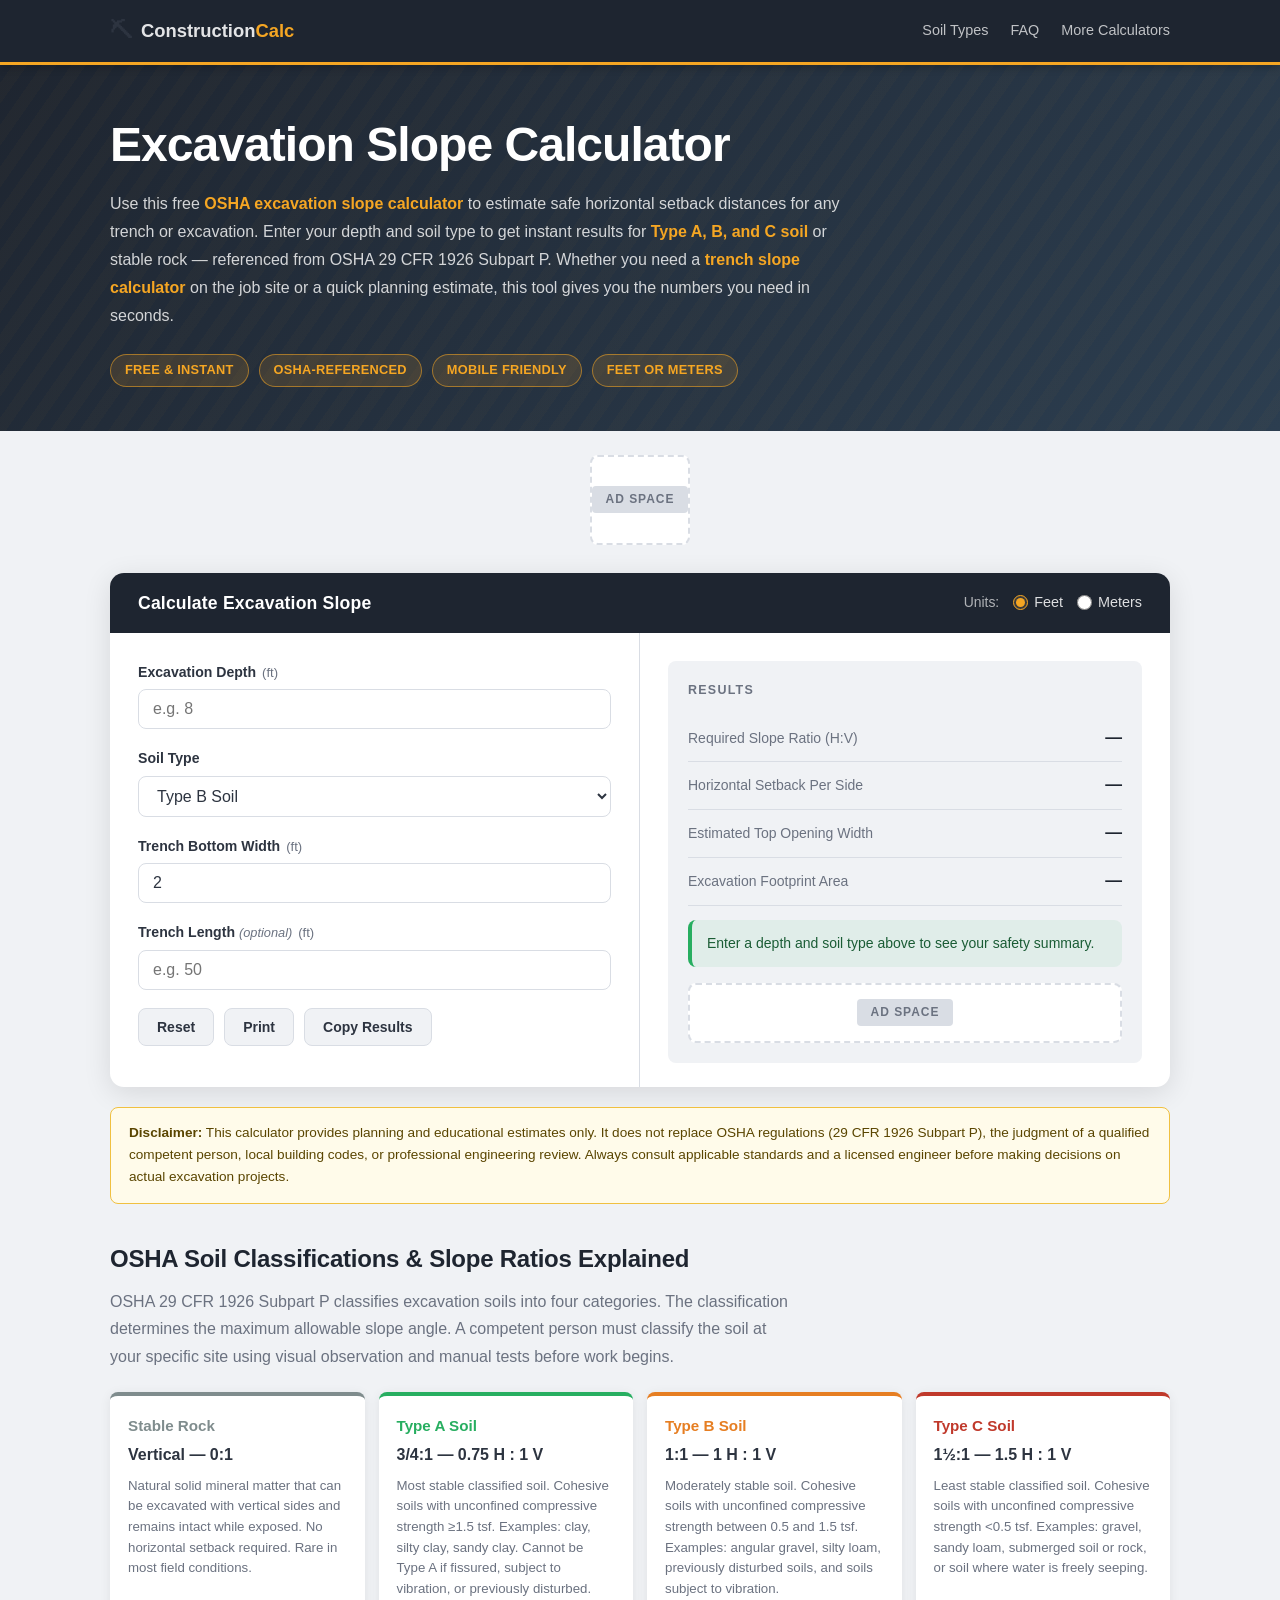
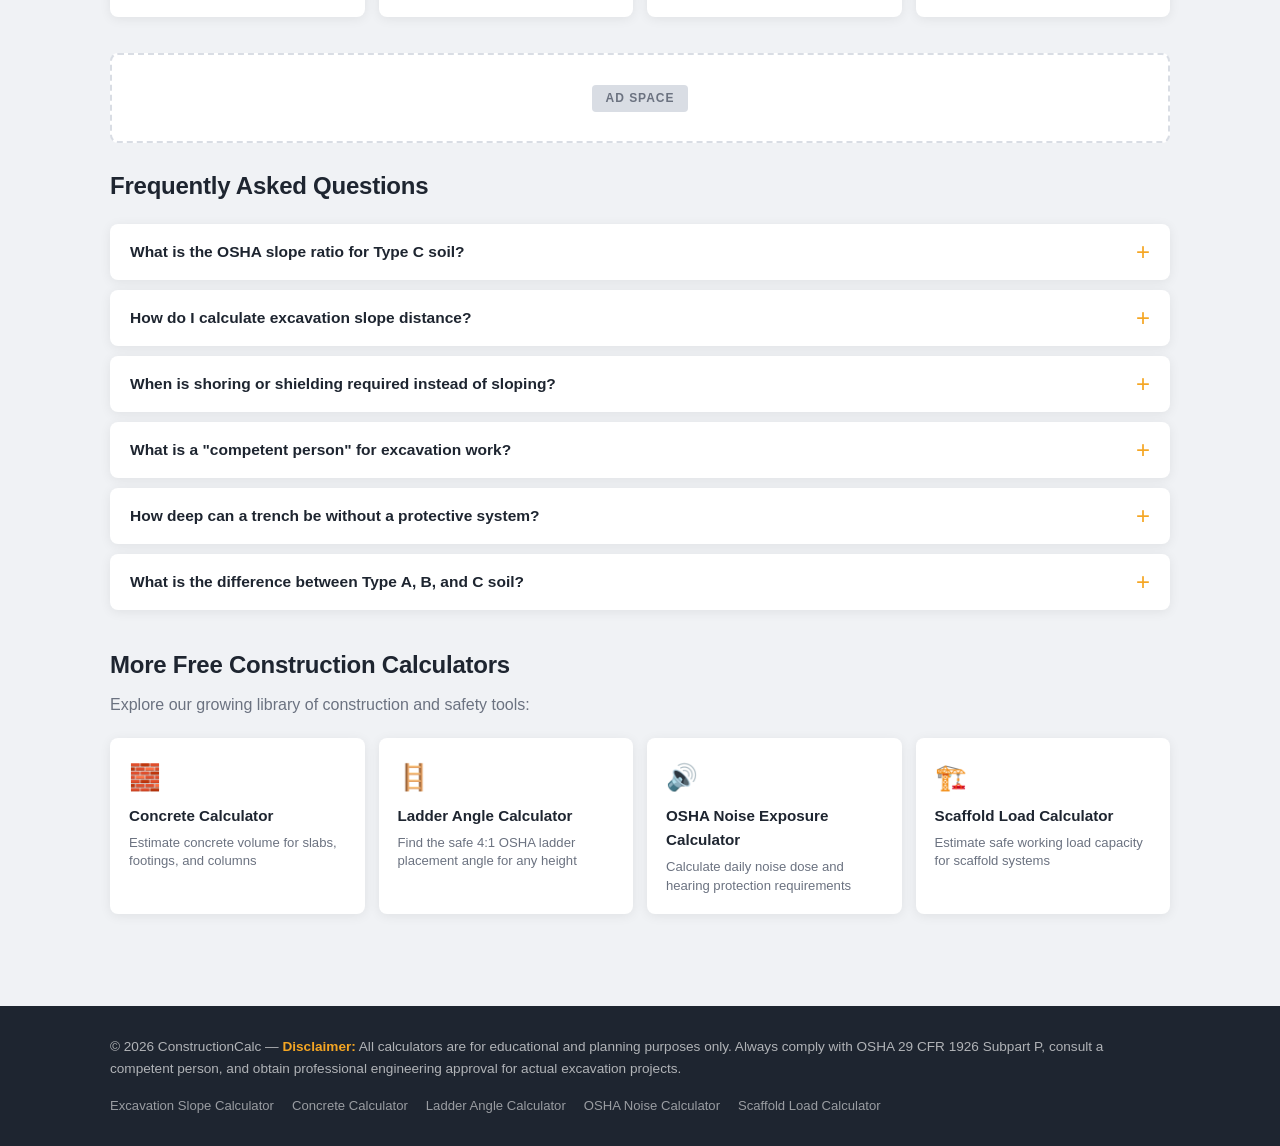
==== index.html @ ea0162fd "Initial commit: Excavation Slope Calculator Frontend-only static site with HTML, CSS, and JS. Includ" ====
<!DOCTYPE html>
<html lang="en">
<head>
  <meta charset="UTF-8" />
  <meta name="viewport" content="width=device-width, initial-scale=1.0" />

  <!-- ─── SEO: Title & Description ─── -->
  <title>Excavation Slope Calculator | OSHA Trench Slope Estimator</title>
  <meta name="description" content="Free excavation slope calculator for contractors and safety professionals. Estimate safe trench slopes for Type A, B, C soil and stable rock per OSHA 1926 Subpart P. Instant results, mobile friendly." />

  <!-- ─── Open Graph (Facebook / LinkedIn sharing) ─── -->
  <meta property="og:title" content="Excavation Slope Calculator | OSHA Trench Slope Estimator" />
  <meta property="og:description" content="Calculate safe horizontal setback distances for trench excavation. Type A, B, C soil and stable rock — based on OSHA 1926 Subpart P guidelines." />
  <meta property="og:type" content="website" />
  <meta property="og:url" content="https://yoursite.com/" />
  <meta property="og:image" content="https://yoursite.com/og-image.jpg" />
  <meta property="og:site_name" content="ConstructionCalc" />

  <!-- ─── Twitter Card ─── -->
  <meta name="twitter:card" content="summary_large_image" />
  <meta name="twitter:title" content="Excavation Slope Calculator" />
  <meta name="twitter:description" content="Free OSHA excavation slope calculator. Type A, B, C soil and stable rock. Instant setback distance estimates." />

  <!-- ─── Canonical URL (update to your real domain) ─── -->
  <link rel="canonical" href="https://yoursite.com/" />

  <!-- ─── Schema Markup: WebApplication ─── -->
  <script type="application/ld+json">
  {
    "@context": "https://schema.org",
    "@type": "WebApplication",
    "name": "Excavation Slope Calculator",
    "applicationCategory": "UtilityApplication",
    "operatingSystem": "Any",
    "description": "Free excavation slope calculator for estimating safe trench horizontal setback distances per OSHA 1926 Subpart P.",
    "offers": { "@type": "Offer", "price": "0", "priceCurrency": "USD" }
  }
  </script>

  <!-- ─── Schema Markup: FAQ Page ─── -->
  <script type="application/ld+json">
  {
    "@context": "https://schema.org",
    "@type": "FAQPage",
    "mainEntity": [
      {
        "@type": "Question",
        "name": "What is the OSHA slope ratio for Type C soil?",
        "acceptedAnswer": { "@type": "Answer", "text": "Per OSHA 29 CFR 1926.652, Type C soil requires a slope ratio of 1.5:1 (horizontal to vertical). For every 1 foot of depth, walls must be cut back 1.5 feet per side." }
      },
      {
        "@type": "Question",
        "name": "How do I calculate excavation slope distance?",
        "acceptedAnswer": { "@type": "Answer", "text": "Horizontal Setback = Depth × Slope Ratio. Total Top Width = Bottom Width + (2 × Horizontal Setback)." }
      },
      {
        "@type": "Question",
        "name": "When is shoring or shielding required instead of sloping?",
        "acceptedAnswer": { "@type": "Answer", "text": "Shoring or shielding are alternatives when sloping is impractical due to space, soil conditions, or site limitations. A competent person must determine the right protective system per OSHA 29 CFR 1926.652." }
      },
      {
        "@type": "Question",
        "name": "What is a competent person for excavation work?",
        "acceptedAnswer": { "@type": "Answer", "text": "Under OSHA, a competent person can identify existing and predictable hazards and has authority to take corrective action. For excavations, they classify soil, inspect daily, and approve protective measures." }
      },
      {
        "@type": "Question",
        "name": "How deep can a trench be without a protective system?",
        "acceptedAnswer": { "@type": "Answer", "text": "OSHA requires a protective system for any excavation 5 feet or deeper unless entirely in stable rock. Even shallower trenches may need protection if hazardous ground movement is possible." }
      },
      {
        "@type": "Question",
        "name": "What is the difference between Type A, B, and C soil?",
        "acceptedAnswer": { "@type": "Answer", "text": "Type A is the most stable (3/4:1 slope), Type B is moderately stable (1:1 slope), and Type C is the least stable (1.5:1 slope). A competent person must classify soil using visual and manual tests." }
      }
    ]
  }
  </script>

  <!-- ─── Stylesheet ─── -->
  <link rel="stylesheet" href="styles.css" />
</head>
<body>

  <!-- ================================================================
       HEADER / NAVIGATION
  ================================================================ -->
  <header class="site-header">
    <div class="container header-inner">
      <div class="logo">
        <span class="logo-icon" aria-hidden="true">⛏</span>
        <span class="logo-text">Construction<strong>Calc</strong></span>
      </div>
      <nav class="nav-links" aria-label="Site navigation">
        <a href="#soil-types">Soil Types</a>
        <a href="#faq">FAQ</a>
        <a href="#related-calculators">More Calculators</a>
      </nav>
    </div>
  </header>

  <!-- ================================================================
       HERO SECTION
  ================================================================ -->
  <section class="hero">
    <div class="container">
      <!-- H1 targets primary keyword -->
      <h1>Excavation Slope Calculator</h1>
      <p class="hero-subtitle">
        Use this free <strong>OSHA excavation slope calculator</strong> to estimate safe horizontal setback
        distances for any trench or excavation. Enter your depth and soil type to get instant results for
        <strong>Type A, B, and C soil</strong> or stable rock — referenced from OSHA 29 CFR 1926 Subpart P.
        Whether you need a <strong>trench slope calculator</strong> on the job site or a quick planning
        estimate, this tool gives you the numbers you need in seconds.
      </p>
      <div class="hero-badges">
        <span class="badge">Free &amp; Instant</span>
        <span class="badge">OSHA-Referenced</span>
        <span class="badge">Mobile Friendly</span>
        <span class="badge">Feet or Meters</span>
      </div>
    </div>
  </section>

  <!-- ================================================================
       AD PLACEHOLDER #1 — Below Hero
       Replace with your Google AdSense <ins> tag
  ================================================================ -->
  <div class="container">
    <div class="ad-placeholder" aria-hidden="true">
      <span>Ad Space</span>
    </div>
  </div>

  <!-- ================================================================
       MAIN CONTENT
  ================================================================ -->
  <main class="container main-content" id="main">

    <!-- ── CALCULATOR CARD ── -->
    <section class="calculator-card" aria-labelledby="calc-heading">
      <div class="card-header">
        <h2 id="calc-heading">Calculate Excavation Slope</h2>
        <!-- Unit toggle: feet or meters -->
        <div class="unit-toggle" role="group" aria-label="Unit selection">
          <span class="unit-toggle-label">Units:</span>
          <label class="toggle-label">
            <input type="radio" name="unit" value="ft" id="unit-ft" checked />
            Feet
          </label>
          <label class="toggle-label">
            <input type="radio" name="unit" value="m" id="unit-m" />
            Meters
          </label>
        </div>
      </div>

      <div class="calculator-grid">

        <!-- ── LEFT: Inputs ── -->
        <div class="inputs-section">

          <div class="form-group">
            <label for="depth">
              Excavation Depth
              <span class="unit-label">(ft)</span>
            </label>
            <input
              type="number"
              id="depth"
              placeholder="e.g. 8"
              min="0"
              step="0.1"
              aria-label="Excavation depth"
            />
          </div>

          <div class="form-group">
            <label for="soil-type">Soil Type</label>
            <select id="soil-type" aria-label="Select soil classification">
              <option value="stable-rock">Stable Rock</option>
              <option value="type-a">Type A Soil</option>
              <option value="type-b" selected>Type B Soil</option>
              <option value="type-c">Type C Soil</option>
            </select>
          </div>

          <div class="form-group">
            <label for="bottom-width">
              Trench Bottom Width
              <span class="unit-label">(ft)</span>
            </label>
            <input
              type="number"
              id="bottom-width"
              value="2"
              min="0"
              step="0.1"
              aria-label="Trench bottom width"
            />
          </div>

          <div class="form-group">
            <label for="trench-length">
              Trench Length
              <span class="optional">(optional)</span>
              <span class="unit-label">(ft)</span>
            </label>
            <input
              type="number"
              id="trench-length"
              placeholder="e.g. 50"
              min="0"
              step="0.1"
              aria-label="Trench length — optional, used for footprint area"
            />
          </div>

          <!-- Action Buttons -->
          <div class="button-row">
            <button id="reset-btn" class="btn btn-secondary" type="button">Reset</button>
            <button id="print-btn" class="btn btn-secondary" type="button">Print</button>
            <button id="copy-btn" class="btn btn-secondary" type="button">Copy Results</button>
          </div>
        </div>

        <!-- ── RIGHT: Results ── -->
        <div class="results-section">

          <!-- Depth Warnings — shown/hidden by JavaScript -->
          <div id="warning-5ft" class="warning-callout warning-orange hidden" role="alert" aria-live="polite">
            <strong>Caution — 5 ft+ Depth:</strong> Excavations deeper than 5 feet require a protective
            system (sloping, shoring, or shielding) per OSHA 1926.652. A competent person must evaluate
            site conditions before workers enter.
          </div>
          <div id="warning-20ft" class="warning-callout warning-red hidden" role="alert" aria-live="polite">
            <strong>Engineered System Typically Required — 20 ft+ Depth:</strong> Excavations deeper than
            20 feet generally require a protective system designed by a registered professional engineer.
            Do not rely on this calculator for design decisions at this depth.
          </div>

          <!-- Results Box -->
          <div class="results-box">
            <h3>Results</h3>

            <div class="result-item">
              <span class="result-label">Required Slope Ratio (H:V)</span>
              <span class="result-value" id="result-ratio">—</span>
            </div>

            <div class="result-item">
              <span class="result-label">Horizontal Setback Per Side</span>
              <span class="result-value" id="result-setback">—</span>
            </div>

            <div class="result-item">
              <span class="result-label">Estimated Top Opening Width</span>
              <span class="result-value" id="result-top-width">—</span>
            </div>

            <div class="result-item" id="footprint-row">
              <span class="result-label">Excavation Footprint Area</span>
              <span class="result-value" id="result-footprint">—</span>
            </div>

            <!-- Plain-English Safety Note -->
            <div class="safety-note" id="safety-note" aria-live="polite">
              Enter a depth and soil type above to see your safety summary.
            </div>

            <!-- AD PLACEHOLDER #2 — Inside Results Area
                 Replace with Google AdSense <ins> tag -->
            <div class="ad-placeholder ad-placeholder--small" aria-hidden="true">
              <span>Ad Space</span>
            </div>
          </div><!-- /.results-box -->
        </div><!-- /.results-section -->

      </div><!-- /.calculator-grid -->
    </section><!-- /.calculator-card -->

    <!-- ── DISCLAIMER ── -->
    <aside class="disclaimer" role="note">
      <strong>Disclaimer:</strong> This calculator provides planning and educational estimates only.
      It does not replace OSHA regulations (29 CFR 1926 Subpart P), the judgment of a qualified
      competent person, local building codes, or professional engineering review. Always consult
      applicable standards and a licensed engineer before making decisions on actual excavation projects.
    </aside>

    <!-- ================================================================
         SOIL TYPE EXPLANATION SECTION
    ================================================================ -->
    <section class="info-section" id="soil-types" aria-labelledby="soil-heading">
      <h2 id="soil-heading">OSHA Soil Classifications &amp; Slope Ratios Explained</h2>
      <p>
        OSHA 29 CFR 1926 Subpart P classifies excavation soils into four categories. The classification
        determines the maximum allowable slope angle. A competent person must classify the soil at your
        specific site using visual observation and manual tests before work begins.
      </p>

      <div class="soil-cards">
        <div class="soil-card soil-card--rock">
          <h3>Stable Rock</h3>
          <p class="slope-ratio">Vertical — 0:1</p>
          <p>
            Natural solid mineral matter that can be excavated with vertical sides and remains intact while
            exposed. No horizontal setback required. Rare in most field conditions.
          </p>
        </div>

        <div class="soil-card soil-card--a">
          <h3>Type A Soil</h3>
          <p class="slope-ratio">3/4:1 &mdash; 0.75 H : 1 V</p>
          <p>
            Most stable classified soil. Cohesive soils with unconfined compressive strength &ge;1.5 tsf.
            Examples: clay, silty clay, sandy clay. Cannot be Type A if fissured, subject to vibration,
            or previously disturbed.
          </p>
        </div>

        <div class="soil-card soil-card--b">
          <h3>Type B Soil</h3>
          <p class="slope-ratio">1:1 &mdash; 1 H : 1 V</p>
          <p>
            Moderately stable soil. Cohesive soils with unconfined compressive strength between 0.5 and
            1.5 tsf. Examples: angular gravel, silty loam, previously disturbed soils, and soils subject
            to vibration.
          </p>
        </div>

        <div class="soil-card soil-card--c">
          <h3>Type C Soil</h3>
          <p class="slope-ratio">1&frac12;:1 &mdash; 1.5 H : 1 V</p>
          <p>
            Least stable classified soil. Cohesive soils with unconfined compressive strength &lt;0.5 tsf.
            Examples: gravel, sandy loam, submerged soil or rock, or soil where water is freely seeping.
          </p>
        </div>
      </div>
    </section>

    <!-- ================================================================
         AD PLACEHOLDER #3 — Before FAQ
         Replace with Google AdSense <ins> tag
    ================================================================ -->
    <div class="ad-placeholder" aria-hidden="true">
      <span>Ad Space</span>
    </div>

    <!-- ================================================================
         FAQ SECTION
    ================================================================ -->
    <section class="faq-section" id="faq" aria-labelledby="faq-heading">
      <h2 id="faq-heading">Frequently Asked Questions</h2>

      <div class="faq-item">
        <button class="faq-question" aria-expanded="false" aria-controls="faq-answer-1">
          What is the OSHA slope ratio for Type C soil?
          <span class="faq-icon" aria-hidden="true">+</span>
        </button>
        <div class="faq-answer" id="faq-answer-1" role="region">
          <p>
            Per OSHA 29 CFR 1926.652, <strong>Type C soil requires a slope ratio of 1.5:1</strong>
            (horizontal to vertical). That means for every 1 foot of excavation depth, the wall must be
            cut back 1.5 feet on each side. A 10-foot-deep trench in Type C soil would need 15 feet of
            horizontal setback per side, giving a top opening 32 feet wide for a 2-foot-wide bottom.
            Use the <strong>Type C soil slope calculator</strong> above to estimate your specific dimensions.
          </p>
        </div>
      </div>

      <div class="faq-item">
        <button class="faq-question" aria-expanded="false" aria-controls="faq-answer-2">
          How do I calculate excavation slope distance?
          <span class="faq-icon" aria-hidden="true">+</span>
        </button>
        <div class="faq-answer" id="faq-answer-2" role="region">
          <p>
            The formula is simple: <strong>Horizontal Setback = Depth &times; Slope Ratio</strong>.
            Then: <strong>Top Width = Bottom Width + (2 &times; Horizontal Setback)</strong>.
            For example, a 6-foot deep trench in Type A soil (0.75 ratio) needs 4.5 ft of setback per side,
            so a 2-foot-wide trench bottom becomes 11 feet wide at the surface. This
            <strong>trench slope calculator</strong> does that math automatically.
          </p>
        </div>
      </div>

      <div class="faq-item">
        <button class="faq-question" aria-expanded="false" aria-controls="faq-answer-3">
          When is shoring or shielding required instead of sloping?
          <span class="faq-icon" aria-hidden="true">+</span>
        </button>
        <div class="faq-answer" id="faq-answer-3" role="region">
          <p>
            Sloping is just one of three acceptable protective systems under OSHA 1926.652. When there
            isn't enough room to slope (in a tight right-of-way, next to a structure, etc.), contractors
            use <strong>shoring</strong> (timber, hydraulic, or pneumatic bracing) or <strong>shielding</strong>
            (trench boxes). The competent person at your site must determine which system is appropriate
            based on soil conditions, depth, water, surcharge loads, and available space.
          </p>
        </div>
      </div>

      <div class="faq-item">
        <button class="faq-question" aria-expanded="false" aria-controls="faq-answer-4">
          What is a "competent person" for excavation work?
          <span class="faq-icon" aria-hidden="true">+</span>
        </button>
        <div class="faq-answer" id="faq-answer-4" role="region">
          <p>
            Under OSHA, a <strong>competent person</strong> is someone capable of identifying existing and
            predictable hazards and who has the authority to take prompt corrective action. For excavations,
            this person must classify the soil type using visual and manual tests, inspect the excavation at
            least daily and after rain events, identify surface encumbrances, and ensure proper protective
            systems are in place before workers enter.
          </p>
        </div>
      </div>

      <div class="faq-item">
        <button class="faq-question" aria-expanded="false" aria-controls="faq-answer-5">
          How deep can a trench be without a protective system?
          <span class="faq-icon" aria-hidden="true">+</span>
        </button>
        <div class="faq-answer" id="faq-answer-5" role="region">
          <p>
            <strong>OSHA requires a protective system for any excavation 5 feet or deeper</strong> — unless
            the excavation is entirely in stable rock. Even for trenches less than 5 feet, OSHA may still
            require protection if the competent person determines that hazardous ground movement could occur.
            Never enter an unprotected excavation. Falls and cave-ins are among the leading causes of
            construction fatalities.
          </p>
        </div>
      </div>

      <div class="faq-item">
        <button class="faq-question" aria-expanded="false" aria-controls="faq-answer-6">
          What is the difference between Type A, B, and C soil?
          <span class="faq-icon" aria-hidden="true">+</span>
        </button>
        <div class="faq-answer" id="faq-answer-6" role="region">
          <p>
            OSHA's classification ranks soil from most to least stable:
            <strong>Type A</strong> soils (clay, hardpan) are the most stable and allow a 3/4:1 slope.
            <strong>Type B</strong> soils (silty loam, angular gravel) are moderately stable and require a
            1:1 slope. <strong>Type C</strong> soils (sand, gravel, saturated soil) are the least stable
            and require a 1.5:1 slope. Soil can be downgraded but never upgraded. Disturbed or fissured soil
            is always classified as Type C at minimum.
          </p>
        </div>
      </div>

    </section><!-- /.faq-section -->

    <!-- ================================================================
         RELATED CALCULATORS
    ================================================================ -->
    <section class="related-calculators" id="related-calculators" aria-labelledby="related-heading">
      <h2 id="related-heading">More Free Construction Calculators</h2>
      <p>Explore our growing library of construction and safety tools:</p>

      <div class="calc-links-grid">
        <a href="/concrete-calculator/" class="calc-link-card">
          <span class="calc-link-icon" aria-hidden="true">🧱</span>
          <span class="calc-link-title">Concrete Calculator</span>
          <span class="calc-link-desc">Estimate concrete volume for slabs, footings, and columns</span>
        </a>

        <a href="/ladder-angle-calculator/" class="calc-link-card">
          <span class="calc-link-icon" aria-hidden="true">🪜</span>
          <span class="calc-link-title">Ladder Angle Calculator</span>
          <span class="calc-link-desc">Find the safe 4:1 OSHA ladder placement angle for any height</span>
        </a>

        <a href="/osha-noise-exposure-calculator/" class="calc-link-card">
          <span class="calc-link-icon" aria-hidden="true">🔊</span>
          <span class="calc-link-title">OSHA Noise Exposure Calculator</span>
          <span class="calc-link-desc">Calculate daily noise dose and hearing protection requirements</span>
        </a>

        <a href="/scaffold-load-calculator/" class="calc-link-card">
          <span class="calc-link-icon" aria-hidden="true">🏗️</span>
          <span class="calc-link-title">Scaffold Load Calculator</span>
          <span class="calc-link-desc">Estimate safe working load capacity for scaffold systems</span>
        </a>
      </div>
    </section>

  </main><!-- /.container.main-content -->

  <!-- ================================================================
       FOOTER
  ================================================================ -->
  <footer class="site-footer">
    <div class="container footer-inner">
      <p>
        &copy; 2026 ConstructionCalc &mdash;
        <strong>Disclaimer:</strong> All calculators are for educational and planning purposes only.
        Always comply with OSHA 29 CFR 1926 Subpart P, consult a competent person, and obtain
        professional engineering approval for actual excavation projects.
      </p>
      <nav class="footer-links" aria-label="Footer navigation">
        <a href="/">Excavation Slope Calculator</a>
        <a href="/concrete-calculator/">Concrete Calculator</a>
        <a href="/ladder-angle-calculator/">Ladder Angle Calculator</a>
        <a href="/osha-noise-exposure-calculator/">OSHA Noise Calculator</a>
        <a href="/scaffold-load-calculator/">Scaffold Load Calculator</a>
      </nav>
    </div>
  </footer>

  <!-- ─── No-JS Fallback ─── -->
  <noscript>
    <p style="text-align:center;padding:20px;background:#fee;color:#900;">
      JavaScript is required to use this calculator. Please enable JavaScript in your browser.
    </p>
  </noscript>

  <!-- JavaScript -->
  <script src="script.js"></script>

</body>
</html>
---- styles.css ----
/* ============================================================
   EXCAVATION SLOPE CALCULATOR — styles.css
   Clean, professional, construction-safety themed.
   ============================================================ */

/* ── CSS Custom Properties (Design Tokens) ─────────────────── */
:root {
  /* Brand Colors */
  --color-primary:       #F5A623;   /* Construction amber/yellow */
  --color-primary-dark:  #D4891A;
  --color-primary-light: rgba(245, 166, 35, 0.12);

  /* Dark Tones */
  --color-dark:          #1E2530;   /* Header / footer */
  --color-dark-2:        #2C3E50;   /* Hero gradient end */

  /* Neutral */
  --color-text:          #2D3440;
  --color-text-light:    #6B7280;
  --color-bg:            #F0F2F5;
  --color-white:         #FFFFFF;
  --color-border:        #D9DDE4;

  /* Status Colors */
  --color-warning-orange:    #E67E22;
  --color-warning-orange-bg: #FEF6EC;
  --color-warning-red:       #C0392B;
  --color-warning-red-bg:    #FDEDEC;
  --color-success:           #27AE60;
  --color-success-bg:        rgba(39, 174, 96, 0.08);

  /* Soil Classification Colors */
  --color-rock:   #7F8C8D;
  --color-type-a: #27AE60;
  --color-type-b: #E67E22;
  --color-type-c: #C0392B;

  /* Spacing & Shape */
  --radius:     8px;
  --radius-lg:  14px;
  --shadow:     0 2px 12px rgba(0, 0, 0, 0.07);
  --shadow-lg:  0 6px 28px rgba(0, 0, 0, 0.11);

  /* Typography */
  --font: -apple-system, BlinkMacSystemFont, 'Segoe UI', Roboto, Oxygen, Ubuntu, Cantarell, sans-serif;

  /* Transition */
  --transition: all 0.2s ease;
}

/* ── Reset & Base ───────────────────────────────────────────── */
*,
*::before,
*::after {
  box-sizing: border-box;
  margin: 0;
  padding: 0;
}

html {
  scroll-behavior: smooth;
  font-size: 16px;
}

body {
  font-family: var(--font);
  color: var(--color-text);
  background: var(--color-bg);
  line-height: 1.6;
  min-height: 100vh;
  display: flex;
  flex-direction: column;
}

main {
  flex: 1;
}

img, svg {
  display: block;
  max-width: 100%;
}

/* ── Layout Helpers ─────────────────────────────────────────── */
.container {
  max-width: 1100px;
  margin: 0 auto;
  padding: 0 20px;
}

.hidden {
  display: none !important;
}

/* ================================================================
   HEADER
================================================================ */
.site-header {
  background: var(--color-dark);
  border-bottom: 3px solid var(--color-primary);
  position: sticky;
  top: 0;
  z-index: 100;
  box-shadow: 0 2px 8px rgba(0, 0, 0, 0.25);
}

.header-inner {
  display: flex;
  align-items: center;
  justify-content: space-between;
  padding-top: 13px;
  padding-bottom: 13px;
}

.logo {
  display: flex;
  align-items: center;
  gap: 9px;
  text-decoration: none;
  font-size: 1.15rem;
  font-weight: 600;
}

.logo-icon {
  font-size: 1.4rem;
}

.logo-text {
  color: rgba(255, 255, 255, 0.88);
}

.logo-text strong {
  color: var(--color-primary);
}

.nav-links {
  display: flex;
  gap: 22px;
}

.nav-links a {
  color: rgba(255, 255, 255, 0.72);
  text-decoration: none;
  font-size: 0.9rem;
  font-weight: 500;
  transition: var(--transition);
}

.nav-links a:hover {
  color: var(--color-primary);
}

/* ================================================================
   HERO SECTION
================================================================ */
.hero {
  background: linear-gradient(135deg, var(--color-dark) 0%, var(--color-dark-2) 100%);
  color: var(--color-white);
  padding: 52px 0 44px;
  position: relative;
  overflow: hidden;
}

/* Subtle diagonal stripe texture */
.hero::before {
  content: '';
  position: absolute;
  inset: 0;
  background: repeating-linear-gradient(
    -55deg,
    transparent,
    transparent 12px,
    rgba(245, 166, 35, 0.025) 12px,
    rgba(245, 166, 35, 0.025) 24px
  );
  pointer-events: none;
}

.hero .container {
  position: relative;
  z-index: 1;
}

.hero h1 {
  font-size: clamp(1.9rem, 4.5vw, 3rem);
  font-weight: 800;
  line-height: 1.15;
  color: var(--color-white);
  margin-bottom: 18px;
  letter-spacing: -0.02em;
}

.hero-subtitle {
  font-size: 1rem;
  color: rgba(255, 255, 255, 0.8);
  max-width: 740px;
  margin-bottom: 24px;
  line-height: 1.75;
}

.hero-subtitle strong {
  color: var(--color-primary);
  font-weight: 600;
}

.hero-badges {
  display: flex;
  flex-wrap: wrap;
  gap: 10px;
}

.badge {
  background: rgba(245, 166, 35, 0.14);
  border: 1.5px solid rgba(245, 166, 35, 0.55);
  color: var(--color-primary);
  border-radius: 20px;
  padding: 5px 14px;
  font-size: 0.8rem;
  font-weight: 700;
  letter-spacing: 0.02em;
  text-transform: uppercase;
}

/* ================================================================
   AD PLACEHOLDERS
   Replace the div contents with your AdSense <ins> code
================================================================ */
.ad-placeholder {
  background: var(--color-white);
  border: 2px dashed var(--color-border);
  border-radius: var(--radius);
  min-height: 90px;
  display: flex;
  align-items: center;
  justify-content: center;
  text-align: center;
  margin: 24px 0;
  color: var(--color-text-light);
}

.ad-placeholder span {
  background: var(--color-border);
  color: var(--color-text-light);
  border-radius: 4px;
  padding: 4px 14px;
  font-size: 0.75rem;
  font-weight: 700;
  letter-spacing: 0.08em;
  text-transform: uppercase;
}

/* Smaller variant used inside results */
.ad-placeholder--small {
  min-height: 60px;
  margin: 16px 0 0;
}

/* ================================================================
   MAIN CONTENT
================================================================ */
.main-content {
  padding-top: 4px;
  padding-bottom: 56px;
}

/* ================================================================
   CALCULATOR CARD
================================================================ */
.calculator-card {
  background: var(--color-white);
  border-radius: var(--radius-lg);
  box-shadow: var(--shadow-lg);
  overflow: hidden;
  margin-bottom: 20px;
}

/* Card top bar */
.card-header {
  background: var(--color-dark);
  padding: 16px 28px;
  display: flex;
  align-items: center;
  justify-content: space-between;
  flex-wrap: wrap;
  gap: 12px;
}

.card-header h2 {
  font-size: 1.1rem;
  font-weight: 700;
  color: var(--color-white);
  letter-spacing: 0.01em;
}

/* ── Unit Toggle ── */
.unit-toggle {
  display: flex;
  align-items: center;
  gap: 14px;
  flex-wrap: wrap;
}

.unit-toggle-label {
  color: rgba(255, 255, 255, 0.65);
  font-size: 0.87rem;
}

.toggle-label {
  display: flex;
  align-items: center;
  gap: 6px;
  color: rgba(255, 255, 255, 0.85);
  font-size: 0.9rem;
  cursor: pointer;
  font-weight: 500;
}

.toggle-label input[type="radio"] {
  accent-color: var(--color-primary);
  width: 15px;
  height: 15px;
  cursor: pointer;
}

/* ── Two-column grid ── */
.calculator-grid {
  display: grid;
  grid-template-columns: 1fr 1fr;
}

/* ────── INPUT SIDE ────── */
.inputs-section {
  padding: 28px 28px 24px;
  border-right: 1px solid var(--color-border);
}

.form-group {
  margin-bottom: 18px;
}

.form-group label {
  display: block;
  font-size: 0.88rem;
  font-weight: 600;
  color: var(--color-text);
  margin-bottom: 6px;
}

.unit-label {
  font-weight: 400;
  color: var(--color-text-light);
  font-size: 0.82rem;
  margin-left: 2px;
}

.optional {
  font-weight: 400;
  font-style: italic;
  color: var(--color-text-light);
  font-size: 0.8rem;
}

.form-group input[type="number"],
.form-group select {
  width: 100%;
  padding: 10px 14px;
  border: 1.5px solid var(--color-border);
  border-radius: var(--radius);
  font-size: 1rem;
  font-family: var(--font);
  color: var(--color-text);
  background: var(--color-white);
  transition: var(--transition);
  appearance: auto;
  -webkit-appearance: auto;
}

.form-group input[type="number"]:focus,
.form-group select:focus {
  outline: none;
  border-color: var(--color-primary);
  box-shadow: 0 0 0 3px var(--color-primary-light);
}

/* Remove number input spinners on Firefox */
.form-group input[type="number"] {
  -moz-appearance: textfield;
}

/* Remove spinners on Chrome/Safari */
.form-group input[type="number"]::-webkit-outer-spin-button,
.form-group input[type="number"]::-webkit-inner-spin-button {
  -webkit-appearance: none;
}

/* ── Buttons ── */
.button-row {
  display: flex;
  gap: 10px;
  margin-top: 6px;
  flex-wrap: wrap;
}

.btn {
  padding: 10px 18px;
  border-radius: var(--radius);
  border: none;
  font-size: 0.875rem;
  font-family: var(--font);
  font-weight: 600;
  cursor: pointer;
  transition: var(--transition);
  white-space: nowrap;
}

.btn-primary {
  background: var(--color-primary);
  color: var(--color-white);
}

.btn-primary:hover {
  background: var(--color-primary-dark);
}

.btn-secondary {
  background: var(--color-bg);
  color: var(--color-text);
  border: 1.5px solid var(--color-border);
}

.btn-secondary:hover {
  background: var(--color-border);
}

/* ────── RESULTS SIDE ────── */
.results-section {
  padding: 28px 28px 24px;
}

/* Warning Callouts */
.warning-callout {
  border-radius: var(--radius);
  padding: 12px 16px;
  margin-bottom: 12px;
  font-size: 0.87rem;
  line-height: 1.55;
}

.warning-orange {
  background: var(--color-warning-orange-bg);
  border-left: 4px solid var(--color-warning-orange);
  color: #7A4510;
}

.warning-red {
  background: var(--color-warning-red-bg);
  border-left: 4px solid var(--color-warning-red);
  color: #7B1A1A;
}

/* Results Box */
.results-box {
  background: var(--color-bg);
  border-radius: var(--radius);
  padding: 20px;
}

.results-box h3 {
  font-size: 0.78rem;
  font-weight: 800;
  text-transform: uppercase;
  letter-spacing: 0.1em;
  color: var(--color-text-light);
  margin-bottom: 14px;
}

.result-item {
  display: flex;
  justify-content: space-between;
  align-items: baseline;
  padding: 10px 0;
  border-bottom: 1px solid var(--color-border);
  gap: 12px;
}

.result-item:last-of-type {
  border-bottom: none;
  margin-bottom: 2px;
}

.result-label {
  font-size: 0.875rem;
  color: var(--color-text-light);
  flex-shrink: 0;
}

.result-value {
  font-size: 1.05rem;
  font-weight: 700;
  color: var(--color-dark);
  text-align: right;
}

/* Safety Note — green left-border callout */
.safety-note {
  margin-top: 14px;
  padding: 12px 15px;
  background: var(--color-success-bg);
  border-left: 4px solid var(--color-success);
  border-radius: var(--radius);
  font-size: 0.875rem;
  color: #1A5C35;
  line-height: 1.6;
}

/* ================================================================
   DISCLAIMER ASIDE
================================================================ */
.disclaimer {
  background: #FFFBEA;
  border: 1.5px solid #F0C040;
  border-radius: var(--radius);
  padding: 14px 18px;
  font-size: 0.85rem;
  color: #5A4500;
  margin-bottom: 36px;
  line-height: 1.65;
}

/* ================================================================
   SOIL TYPES INFO SECTION
================================================================ */
.info-section {
  margin-bottom: 36px;
}

.info-section h2 {
  font-size: 1.5rem;
  font-weight: 800;
  color: var(--color-dark);
  margin-bottom: 10px;
  letter-spacing: -0.01em;
}

.info-section > p {
  color: var(--color-text-light);
  margin-bottom: 22px;
  max-width: 680px;
  line-height: 1.7;
}

.soil-cards {
  display: grid;
  grid-template-columns: repeat(4, 1fr);
  gap: 14px;
}

.soil-card {
  background: var(--color-white);
  border-radius: var(--radius);
  padding: 18px;
  box-shadow: var(--shadow);
  border-top: 4px solid;
}

.soil-card h3 {
  font-size: 0.95rem;
  font-weight: 700;
  margin-bottom: 5px;
}

.slope-ratio {
  font-size: 1rem !important;
  font-weight: 700 !important;
  color: var(--color-text) !important;
  margin-bottom: 8px !important;
  line-height: 1.3;
}

.soil-card p {
  font-size: 0.83rem;
  color: var(--color-text-light);
  line-height: 1.55;
}

/* Per-type accent colors */
.soil-card--rock { border-top-color: var(--color-rock); }
.soil-card--rock h3 { color: var(--color-rock); }

.soil-card--a { border-top-color: var(--color-type-a); }
.soil-card--a h3 { color: var(--color-type-a); }

.soil-card--b { border-top-color: var(--color-type-b); }
.soil-card--b h3 { color: var(--color-type-b); }

.soil-card--c { border-top-color: var(--color-type-c); }
.soil-card--c h3 { color: var(--color-type-c); }

/* ================================================================
   FAQ SECTION
================================================================ */
.faq-section {
  margin-bottom: 36px;
}

.faq-section h2 {
  font-size: 1.5rem;
  font-weight: 800;
  color: var(--color-dark);
  margin-bottom: 18px;
  letter-spacing: -0.01em;
}

.faq-item {
  background: var(--color-white);
  border-radius: var(--radius);
  box-shadow: var(--shadow);
  margin-bottom: 10px;
  overflow: hidden;
}

.faq-question {
  width: 100%;
  background: none;
  border: none;
  padding: 16px 20px;
  text-align: left;
  font-size: 0.97rem;
  font-family: var(--font);
  font-weight: 600;
  color: var(--color-dark);
  cursor: pointer;
  display: flex;
  justify-content: space-between;
  align-items: center;
  gap: 14px;
  transition: var(--transition);
  line-height: 1.4;
}

.faq-question:hover {
  background: var(--color-bg);
}

.faq-question[aria-expanded="true"] {
  color: var(--color-primary-dark);
  border-bottom: 1px solid var(--color-border);
}

.faq-icon {
  font-size: 1.5rem;
  font-weight: 300;
  color: var(--color-primary);
  flex-shrink: 0;
  transition: transform 0.25s ease;
  line-height: 1;
  display: inline-block;
}

.faq-question[aria-expanded="true"] .faq-icon {
  transform: rotate(45deg);
}

/* Accordion open/close */
.faq-answer {
  max-height: 0;
  overflow: hidden;
  transition: max-height 0.3s ease;
}

.faq-answer.open {
  max-height: 500px;
}

.faq-answer p {
  padding: 16px 20px;
  font-size: 0.9rem;
  color: var(--color-text-light);
  line-height: 1.75;
}

.faq-answer strong {
  color: var(--color-text);
  font-weight: 600;
}

/* ================================================================
   RELATED CALCULATORS
================================================================ */
.related-calculators {
  margin-bottom: 36px;
}

.related-calculators h2 {
  font-size: 1.5rem;
  font-weight: 800;
  color: var(--color-dark);
  margin-bottom: 8px;
  letter-spacing: -0.01em;
}

.related-calculators > p {
  color: var(--color-text-light);
  margin-bottom: 20px;
}

.calc-links-grid {
  display: grid;
  grid-template-columns: repeat(4, 1fr);
  gap: 14px;
}

.calc-link-card {
  background: var(--color-white);
  border-radius: var(--radius);
  padding: 18px;
  box-shadow: var(--shadow);
  text-decoration: none;
  color: var(--color-text);
  border: 1.5px solid transparent;
  transition: var(--transition);
  display: flex;
  flex-direction: column;
  gap: 6px;
}

.calc-link-card:hover {
  border-color: var(--color-primary);
  transform: translateY(-2px);
  box-shadow: var(--shadow-lg);
}

.calc-link-icon {
  font-size: 1.6rem;
  display: block;
}

.calc-link-title {
  font-weight: 700;
  font-size: 0.95rem;
  color: var(--color-dark);
  display: block;
}

.calc-link-desc {
  font-size: 0.82rem;
  color: var(--color-text-light);
  line-height: 1.4;
  display: block;
}

/* ================================================================
   FOOTER
================================================================ */
.site-footer {
  background: var(--color-dark);
  color: rgba(255, 255, 255, 0.65);
  padding: 30px 0;
}

.footer-inner {
  display: flex;
  flex-direction: column;
  gap: 14px;
}

.site-footer p {
  font-size: 0.85rem;
  line-height: 1.65;
}

.site-footer strong {
  color: var(--color-primary);
}

.footer-links {
  display: flex;
  flex-wrap: wrap;
  gap: 18px;
}

.footer-links a {
  color: rgba(255, 255, 255, 0.55);
  text-decoration: none;
  font-size: 0.82rem;
  transition: var(--transition);
}

.footer-links a:hover {
  color: var(--color-primary);
}

/* ================================================================
   PRINT STYLES
================================================================ */
@media print {
  /* Hide non-essential elements when printing */
  .site-header,
  .hero,
  .ad-placeholder,
  .button-row,
  .nav-links,
  .unit-toggle,
  .faq-section,
  .related-calculators,
  .site-footer,
  .info-section {
    display: none !important;
  }

  body {
    background: white;
    color: black;
  }

  .calculator-card {
    box-shadow: none;
    border: 1px solid #ccc;
  }

  .calculator-grid {
    grid-template-columns: 1fr 1fr;
  }

  .results-box {
    background: #f5f5f5;
  }

  .disclaimer {
    border: 1px solid #aaa;
    background: #fffde7;
  }

  .main-content {
    padding: 0;
  }
}

/* ================================================================
   RESPONSIVE — TABLET (max-width: 900px)
================================================================ */
@media (max-width: 900px) {
  .soil-cards,
  .calc-links-grid {
    grid-template-columns: repeat(2, 1fr);
  }
}

/* ================================================================
   RESPONSIVE — MOBILE (max-width: 768px)
================================================================ */
@media (max-width: 768px) {
  /* Hide nav links on mobile */
  .nav-links {
    display: none;
  }

  .hero {
    padding: 36px 0 30px;
  }

  /* Stack calculator inputs and results vertically */
  .calculator-grid {
    grid-template-columns: 1fr;
  }

  .inputs-section {
    border-right: none;
    border-bottom: 1px solid var(--color-border);
    padding: 22px 20px;
  }

  .results-section {
    padding: 22px 20px;
  }

  .card-header {
    padding: 14px 20px;
    flex-direction: column;
    align-items: flex-start;
  }

  .results-box {
    padding: 16px;
  }
}

/* ================================================================
   RESPONSIVE — SMALL MOBILE (max-width: 480px)
================================================================ */
@media (max-width: 480px) {
  .hero h1 {
    font-size: 1.65rem;
  }

  .hero-subtitle {
    font-size: 0.93rem;
  }

  .soil-cards,
  .calc-links-grid {
    grid-template-columns: 1fr;
  }

  /* Stack result label/value on very small screens */
  .result-item {
    flex-direction: column;
    align-items: flex-start;
    gap: 3px;
    padding: 10px 0;
  }

  .result-value {
    text-align: left;
    font-size: 1rem;
  }

  .button-row {
    flex-direction: column;
  }

  .btn {
    width: 100%;
    text-align: center;
  }

  .faq-question {
    font-size: 0.9rem;
    padding: 14px 16px;
  }
}
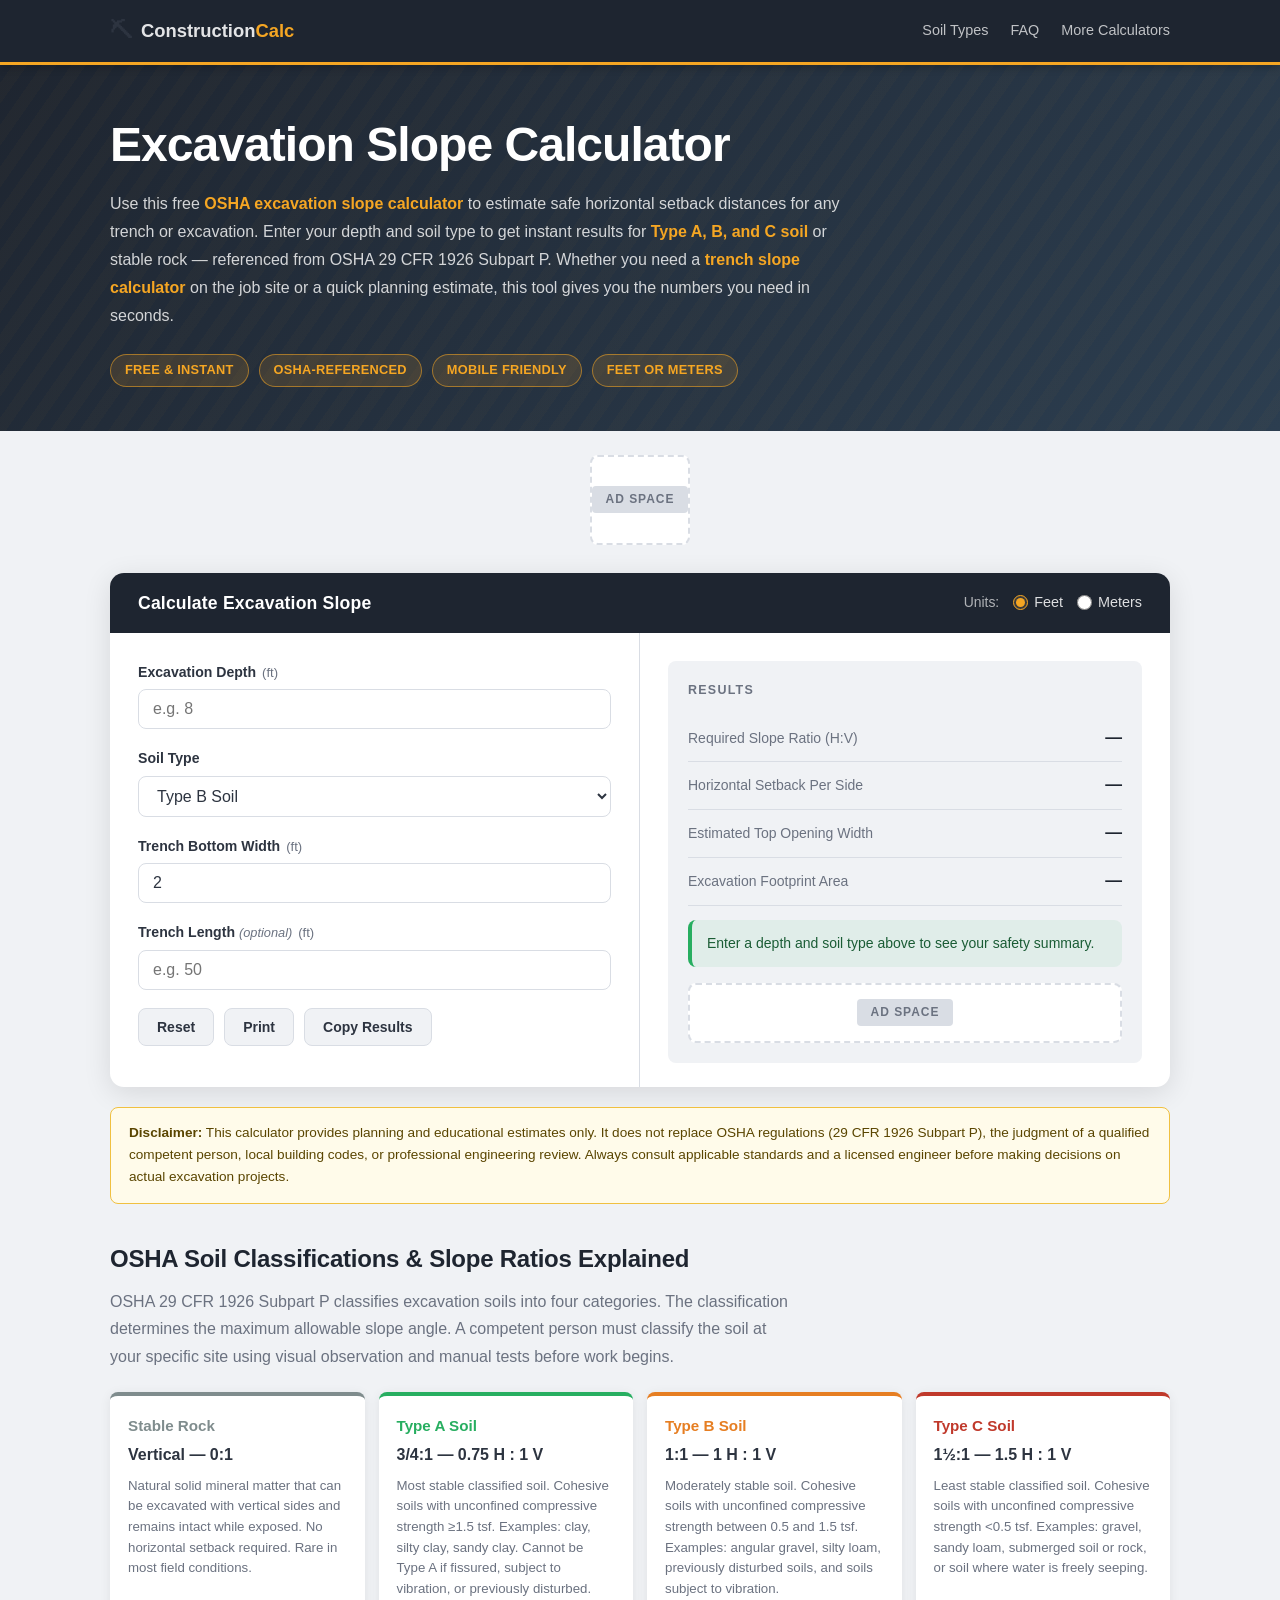
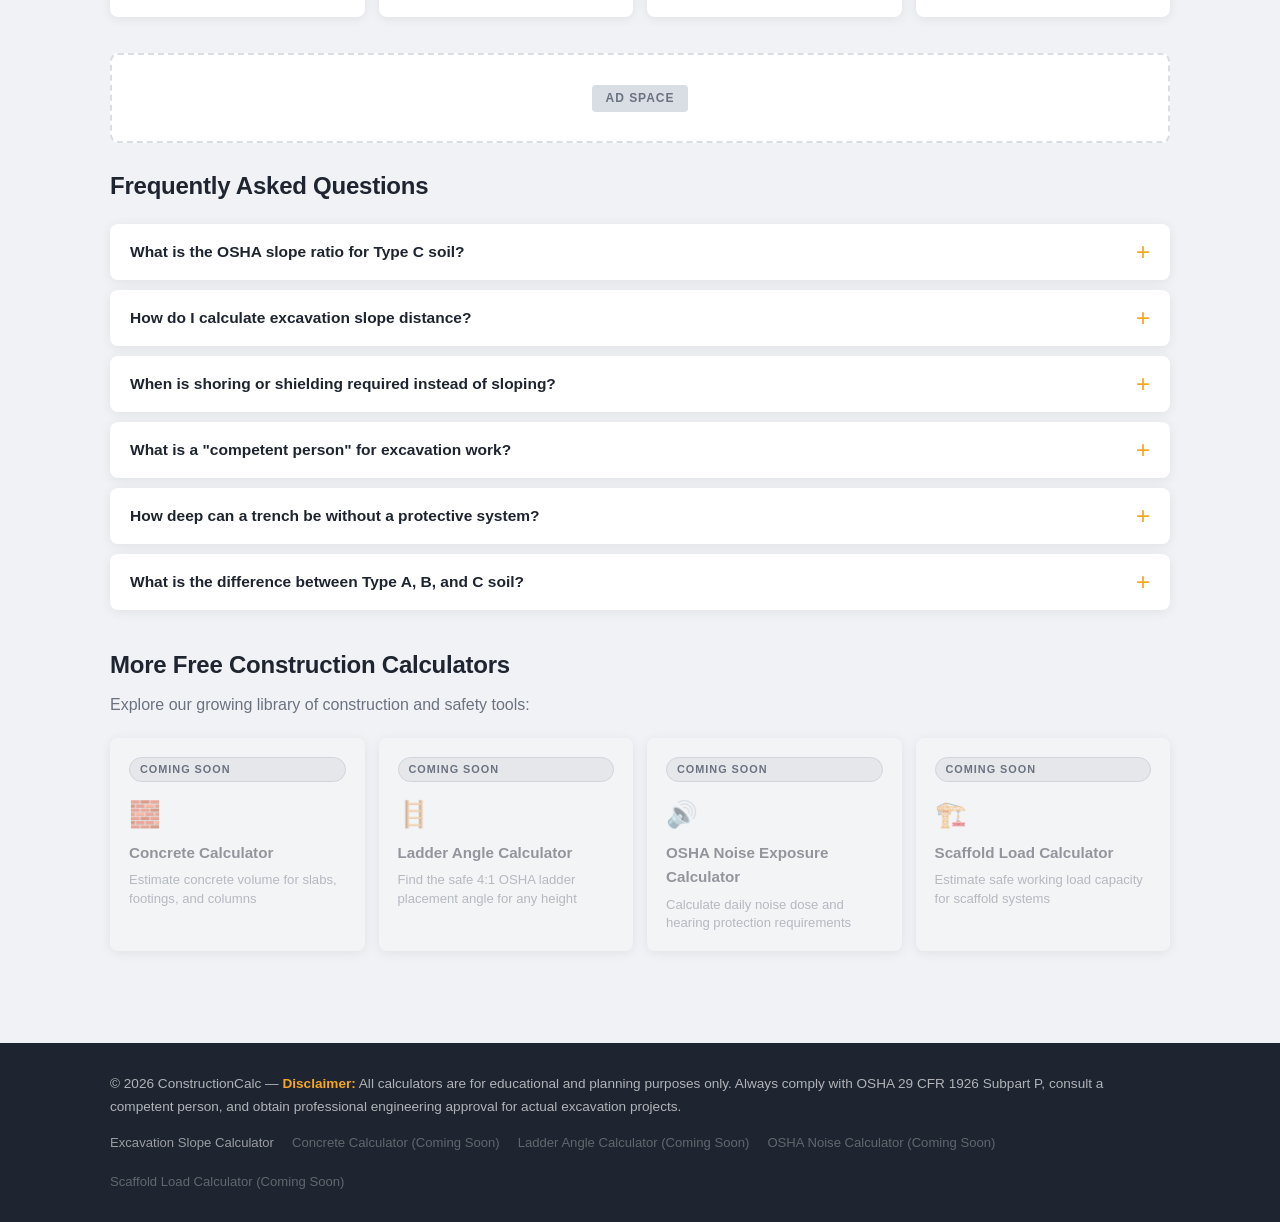
==== commit 3714a1cf: "UI polish: coming soon cards + mobile improvements - Grey out all 4 related calculator cards with Co" ====
--- a/index.html
+++ b/index.html
@@ -460,29 +460,33 @@
       <p>Explore our growing library of construction and safety tools:</p>
 
       <div class="calc-links-grid">
-        <a href="/concrete-calculator/" class="calc-link-card">
+        <div class="calc-link-card calc-link-card--coming-soon" aria-label="Concrete Calculator — Coming Soon">
+          <span class="coming-soon-badge">Coming Soon</span>
           <span class="calc-link-icon" aria-hidden="true">🧱</span>
           <span class="calc-link-title">Concrete Calculator</span>
           <span class="calc-link-desc">Estimate concrete volume for slabs, footings, and columns</span>
-        </a>
-
-        <a href="/ladder-angle-calculator/" class="calc-link-card">
+        </div>
+
+        <div class="calc-link-card calc-link-card--coming-soon" aria-label="Ladder Angle Calculator — Coming Soon">
+          <span class="coming-soon-badge">Coming Soon</span>
           <span class="calc-link-icon" aria-hidden="true">🪜</span>
           <span class="calc-link-title">Ladder Angle Calculator</span>
           <span class="calc-link-desc">Find the safe 4:1 OSHA ladder placement angle for any height</span>
-        </a>
-
-        <a href="/osha-noise-exposure-calculator/" class="calc-link-card">
+        </div>
+
+        <div class="calc-link-card calc-link-card--coming-soon" aria-label="OSHA Noise Exposure Calculator — Coming Soon">
+          <span class="coming-soon-badge">Coming Soon</span>
           <span class="calc-link-icon" aria-hidden="true">🔊</span>
           <span class="calc-link-title">OSHA Noise Exposure Calculator</span>
           <span class="calc-link-desc">Calculate daily noise dose and hearing protection requirements</span>
-        </a>
-
-        <a href="/scaffold-load-calculator/" class="calc-link-card">
+        </div>
+
+        <div class="calc-link-card calc-link-card--coming-soon" aria-label="Scaffold Load Calculator — Coming Soon">
+          <span class="coming-soon-badge">Coming Soon</span>
           <span class="calc-link-icon" aria-hidden="true">🏗️</span>
           <span class="calc-link-title">Scaffold Load Calculator</span>
           <span class="calc-link-desc">Estimate safe working load capacity for scaffold systems</span>
-        </a>
+        </div>
       </div>
     </section>
 
@@ -501,10 +505,10 @@
       </p>
       <nav class="footer-links" aria-label="Footer navigation">
         <a href="/">Excavation Slope Calculator</a>
-        <a href="/concrete-calculator/">Concrete Calculator</a>
-        <a href="/ladder-angle-calculator/">Ladder Angle Calculator</a>
-        <a href="/osha-noise-exposure-calculator/">OSHA Noise Calculator</a>
-        <a href="/scaffold-load-calculator/">Scaffold Load Calculator</a>
+        <span class="footer-link-disabled">Concrete Calculator (Coming Soon)</span>
+        <span class="footer-link-disabled">Ladder Angle Calculator (Coming Soon)</span>
+        <span class="footer-link-disabled">OSHA Noise Calculator (Coming Soon)</span>
+        <span class="footer-link-disabled">Scaffold Load Calculator (Coming Soon)</span>
       </nav>
     </div>
   </footer>
--- a/styles.css
+++ b/styles.css
@@ -749,6 +749,41 @@
   display: block;
 }
 
+/* ── Coming Soon Cards ── */
+.calc-link-card--coming-soon {
+  background: #F3F4F6;
+  border-color: transparent;
+  cursor: not-allowed;
+  pointer-events: none;
+  user-select: none;
+}
+
+.calc-link-card--coming-soon .calc-link-icon,
+.calc-link-card--coming-soon .calc-link-title,
+.calc-link-card--coming-soon .calc-link-desc {
+  opacity: 0.45;
+}
+
+.calc-link-card--coming-soon:hover {
+  border-color: transparent;
+  transform: none;
+  box-shadow: var(--shadow);
+}
+
+.coming-soon-badge {
+  display: inline-block;
+  background: #E5E7EB;
+  color: #6B7280;
+  font-size: 0.68rem;
+  font-weight: 700;
+  letter-spacing: 0.09em;
+  text-transform: uppercase;
+  padding: 3px 10px;
+  border-radius: 20px;
+  margin-bottom: 6px;
+  border: 1px solid #D1D5DB;
+}
+
 /* ================================================================
    FOOTER
 ================================================================ */
@@ -788,6 +823,12 @@
 
 .footer-links a:hover {
   color: var(--color-primary);
+}
+
+.footer-link-disabled {
+  color: rgba(255, 255, 255, 0.3);
+  font-size: 0.82rem;
+  cursor: default;
 }
 
 /* ================================================================
@@ -850,13 +891,13 @@
    RESPONSIVE — MOBILE (max-width: 768px)
 ================================================================ */
 @media (max-width: 768px) {
-  /* Hide nav links on mobile */
+  /* Hide nav links on mobile — page anchor links are enough */
   .nav-links {
     display: none;
   }
 
   .hero {
-    padding: 36px 0 30px;
+    padding: 28px 0 24px;
   }
 
   /* Stack calculator inputs and results vertically */
@@ -867,21 +908,86 @@
   .inputs-section {
     border-right: none;
     border-bottom: 1px solid var(--color-border);
-    padding: 22px 20px;
+    padding: 20px 16px;
   }
 
   .results-section {
-    padding: 22px 20px;
+    padding: 20px 16px;
   }
 
   .card-header {
-    padding: 14px 20px;
+    padding: 14px 16px;
     flex-direction: column;
     align-items: flex-start;
+    gap: 10px;
   }
 
   .results-box {
-    padding: 16px;
+    padding: 14px;
+  }
+
+  /* Bigger touch targets for inputs and selects on mobile */
+  .form-group input[type="number"],
+  .form-group select {
+    padding: 13px 14px;
+    font-size: 1rem;      /* 16px prevents iOS auto-zoom */
+    min-height: 48px;
+  }
+
+  /* Bigger tap area for radio toggle */
+  .toggle-label {
+    padding: 6px 4px;
+    font-size: 0.95rem;
+  }
+
+  .toggle-label input[type="radio"] {
+    width: 18px;
+    height: 18px;
+  }
+
+  /* Buttons fill available width in a 2-column grid on mid-mobile */
+  .button-row {
+    display: grid;
+    grid-template-columns: 1fr 1fr;
+    gap: 10px;
+  }
+
+  /* Copy button spans both columns */
+  #copy-btn {
+    grid-column: 1 / -1;
+  }
+
+  .btn {
+    min-height: 44px;
+    text-align: center;
+    justify-content: center;
+  }
+
+  /* Result items: stack label above value to prevent overflow */
+  .result-item {
+    flex-direction: column;
+    align-items: flex-start;
+    gap: 2px;
+    padding: 10px 0;
+  }
+
+  .result-label {
+    font-size: 0.8rem;
+  }
+
+  .result-value {
+    text-align: left;
+    font-size: 1.05rem;
+  }
+
+  .disclaimer {
+    font-size: 0.82rem;
+  }
+
+  .info-section h2,
+  .faq-section h2,
+  .related-calculators h2 {
+    font-size: 1.3rem;
   }
 }
 
@@ -889,12 +995,30 @@
    RESPONSIVE — SMALL MOBILE (max-width: 480px)
 ================================================================ */
 @media (max-width: 480px) {
+  .hero {
+    padding: 22px 0 20px;
+  }
+
   .hero h1 {
-    font-size: 1.65rem;
+    font-size: 1.55rem;
   }
 
   .hero-subtitle {
-    font-size: 0.93rem;
+    font-size: 0.9rem;
+    line-height: 1.65;
+  }
+
+  .hero-badges {
+    gap: 7px;
+  }
+
+  .badge {
+    font-size: 0.72rem;
+    padding: 4px 10px;
+  }
+
+  .container {
+    padding: 0 14px;
   }
 
   .soil-cards,
@@ -902,30 +1026,28 @@
     grid-template-columns: 1fr;
   }
 
-  /* Stack result label/value on very small screens */
-  .result-item {
+  /* Buttons go single-column on very small phones */
+  .button-row {
+    grid-template-columns: 1fr;
+  }
+
+  #copy-btn {
+    grid-column: auto;
+  }
+
+  .faq-question {
+    font-size: 0.88rem;
+    padding: 14px 14px;
+  }
+
+  .faq-answer p {
+    padding: 14px 14px;
+    font-size: 0.875rem;
+  }
+
+  /* Keep footer links readable */
+  .footer-links {
     flex-direction: column;
-    align-items: flex-start;
-    gap: 3px;
-    padding: 10px 0;
-  }
-
-  .result-value {
-    text-align: left;
-    font-size: 1rem;
-  }
-
-  .button-row {
-    flex-direction: column;
-  }
-
-  .btn {
-    width: 100%;
-    text-align: center;
-  }
-
-  .faq-question {
-    font-size: 0.9rem;
-    padding: 14px 16px;
-  }
-}
+    gap: 8px;
+  }
+}
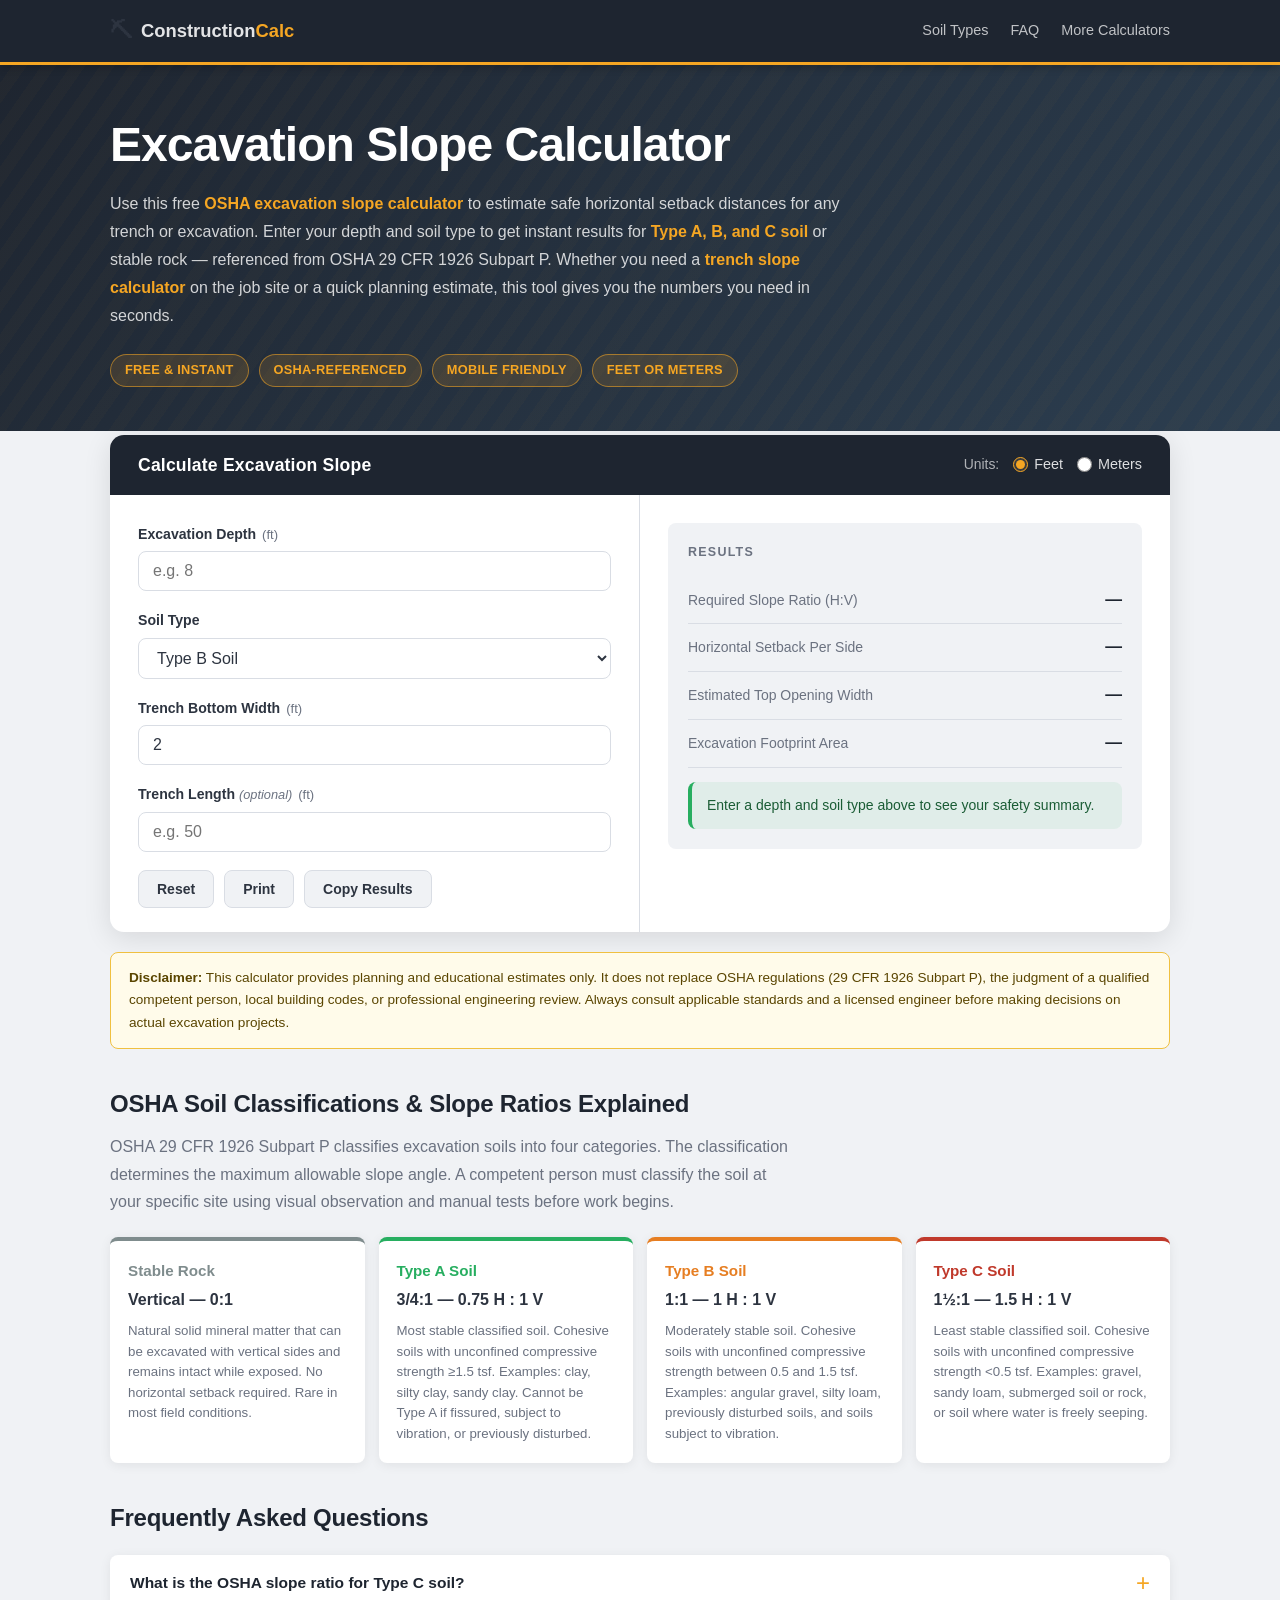
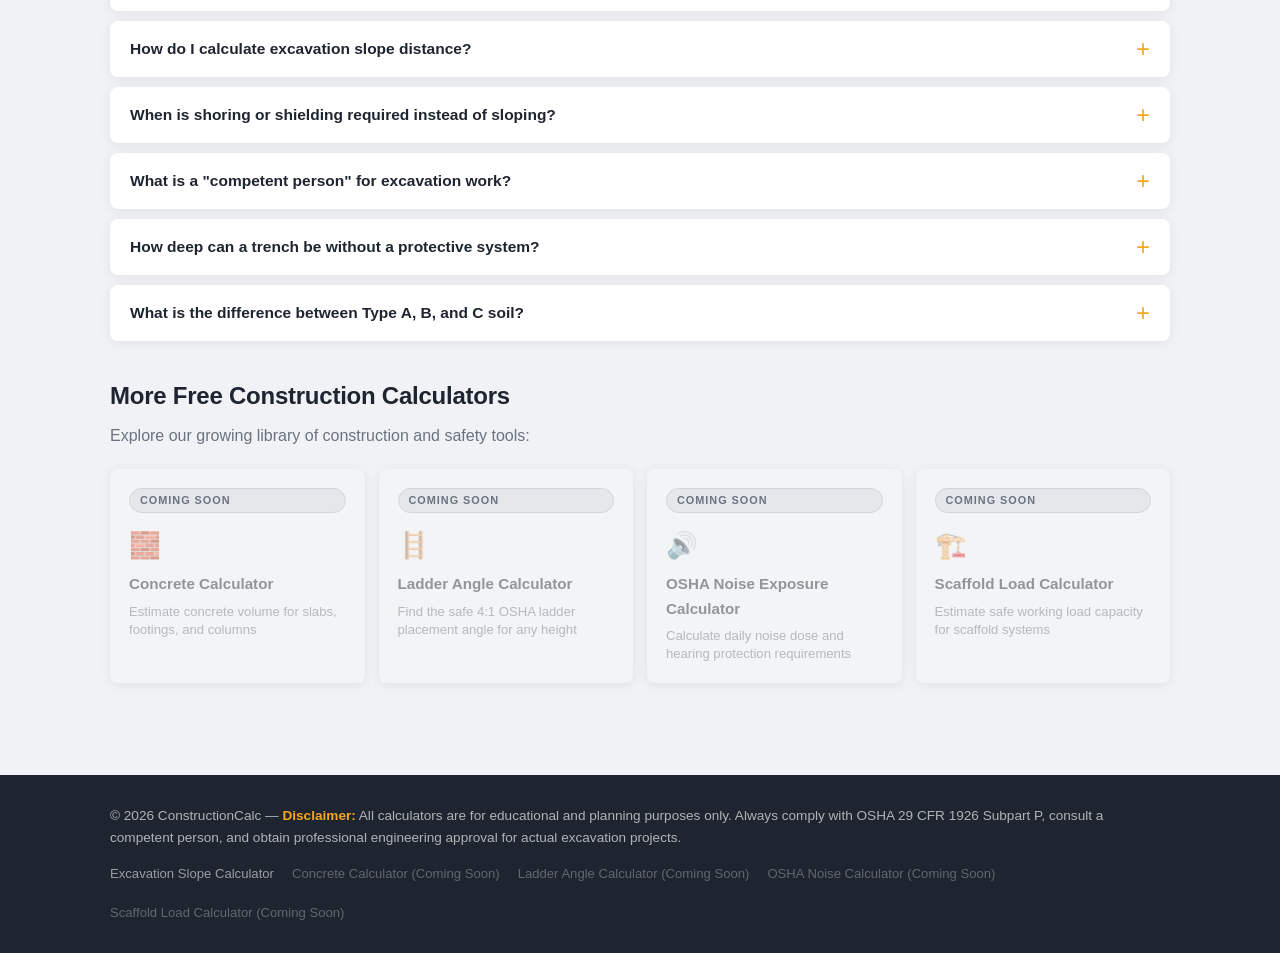
==== commit 7c176338: "Replace ad placeholders with Google AdSense tags" ====
--- a/index.html
+++ b/index.html
@@ -79,6 +79,10 @@
 
   <!-- ─── Stylesheet ─── -->
   <link rel="stylesheet" href="styles.css" />
+
+  <script async src="https://pagead2.googlesyndication.com/pagead/js/adsbygoogle.js?client=ca-pub-9906388672698533"
+     crossorigin="anonymous"></script>
+  
 </head>
 <body>
 
@@ -126,11 +130,16 @@
        AD PLACEHOLDER #1 — Below Hero
        Replace with your Google AdSense <ins> tag
   ================================================================ -->
-  <div class="container">
-    <div class="ad-placeholder" aria-hidden="true">
-      <span>Ad Space</span>
-    </div>
-  </div>
+<!-- hero-below -->
+<ins class="adsbygoogle"
+     style="display:block"
+     data-ad-client="ca-pub-9906388672698533"
+     data-ad-slot="6267624511"
+     data-ad-format="auto"
+     data-full-width-responsive="true"></ins>
+<script>
+     (adsbygoogle = window.adsbygoogle || []).push({});
+</script>
 
   <!-- ================================================================
        MAIN CONTENT
@@ -270,9 +279,16 @@
 
             <!-- AD PLACEHOLDER #2 — Inside Results Area
                  Replace with Google AdSense <ins> tag -->
-            <div class="ad-placeholder ad-placeholder--small" aria-hidden="true">
-              <span>Ad Space</span>
-            </div>
+<!-- results-inline -->
+<ins class="adsbygoogle"
+     style="display:block"
+     data-ad-client="ca-pub-9906388672698533"
+     data-ad-slot="8473618477"
+     data-ad-format="auto"
+     data-full-width-responsive="true"></ins>
+<script>
+     (adsbygoogle = window.adsbygoogle || []).push({});
+</script>
           </div><!-- /.results-box -->
         </div><!-- /.results-section -->
 
@@ -343,9 +359,16 @@
          AD PLACEHOLDER #3 — Before FAQ
          Replace with Google AdSense <ins> tag
     ================================================================ -->
-    <div class="ad-placeholder" aria-hidden="true">
-      <span>Ad Space</span>
-    </div>
+   <!-- before-faq -->
+<ins class="adsbygoogle"
+     style="display:block"
+     data-ad-client="ca-pub-9906388672698533"
+     data-ad-slot="7419861025"
+     data-ad-format="auto"
+     data-full-width-responsive="true"></ins>
+<script>
+     (adsbygoogle = window.adsbygoogle || []).push({});
+</script>
 
     <!-- ================================================================
          FAQ SECTION
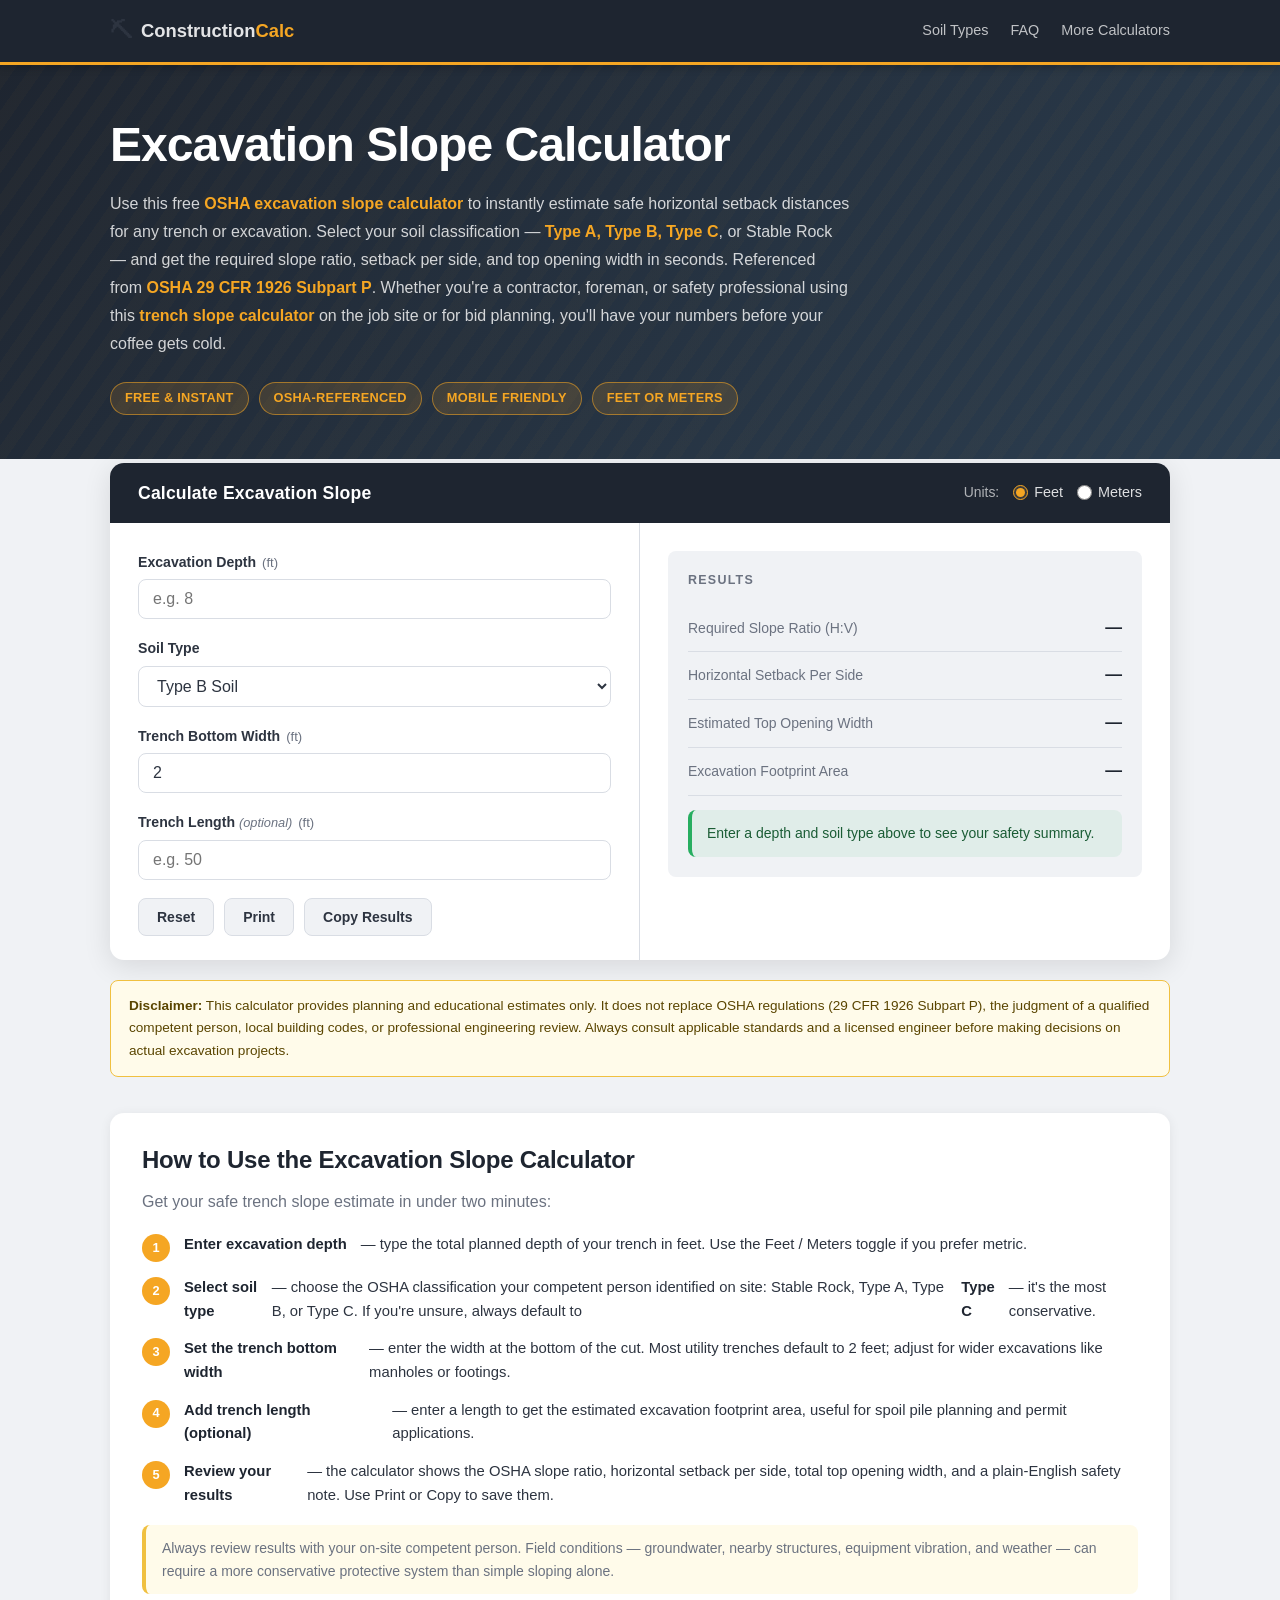
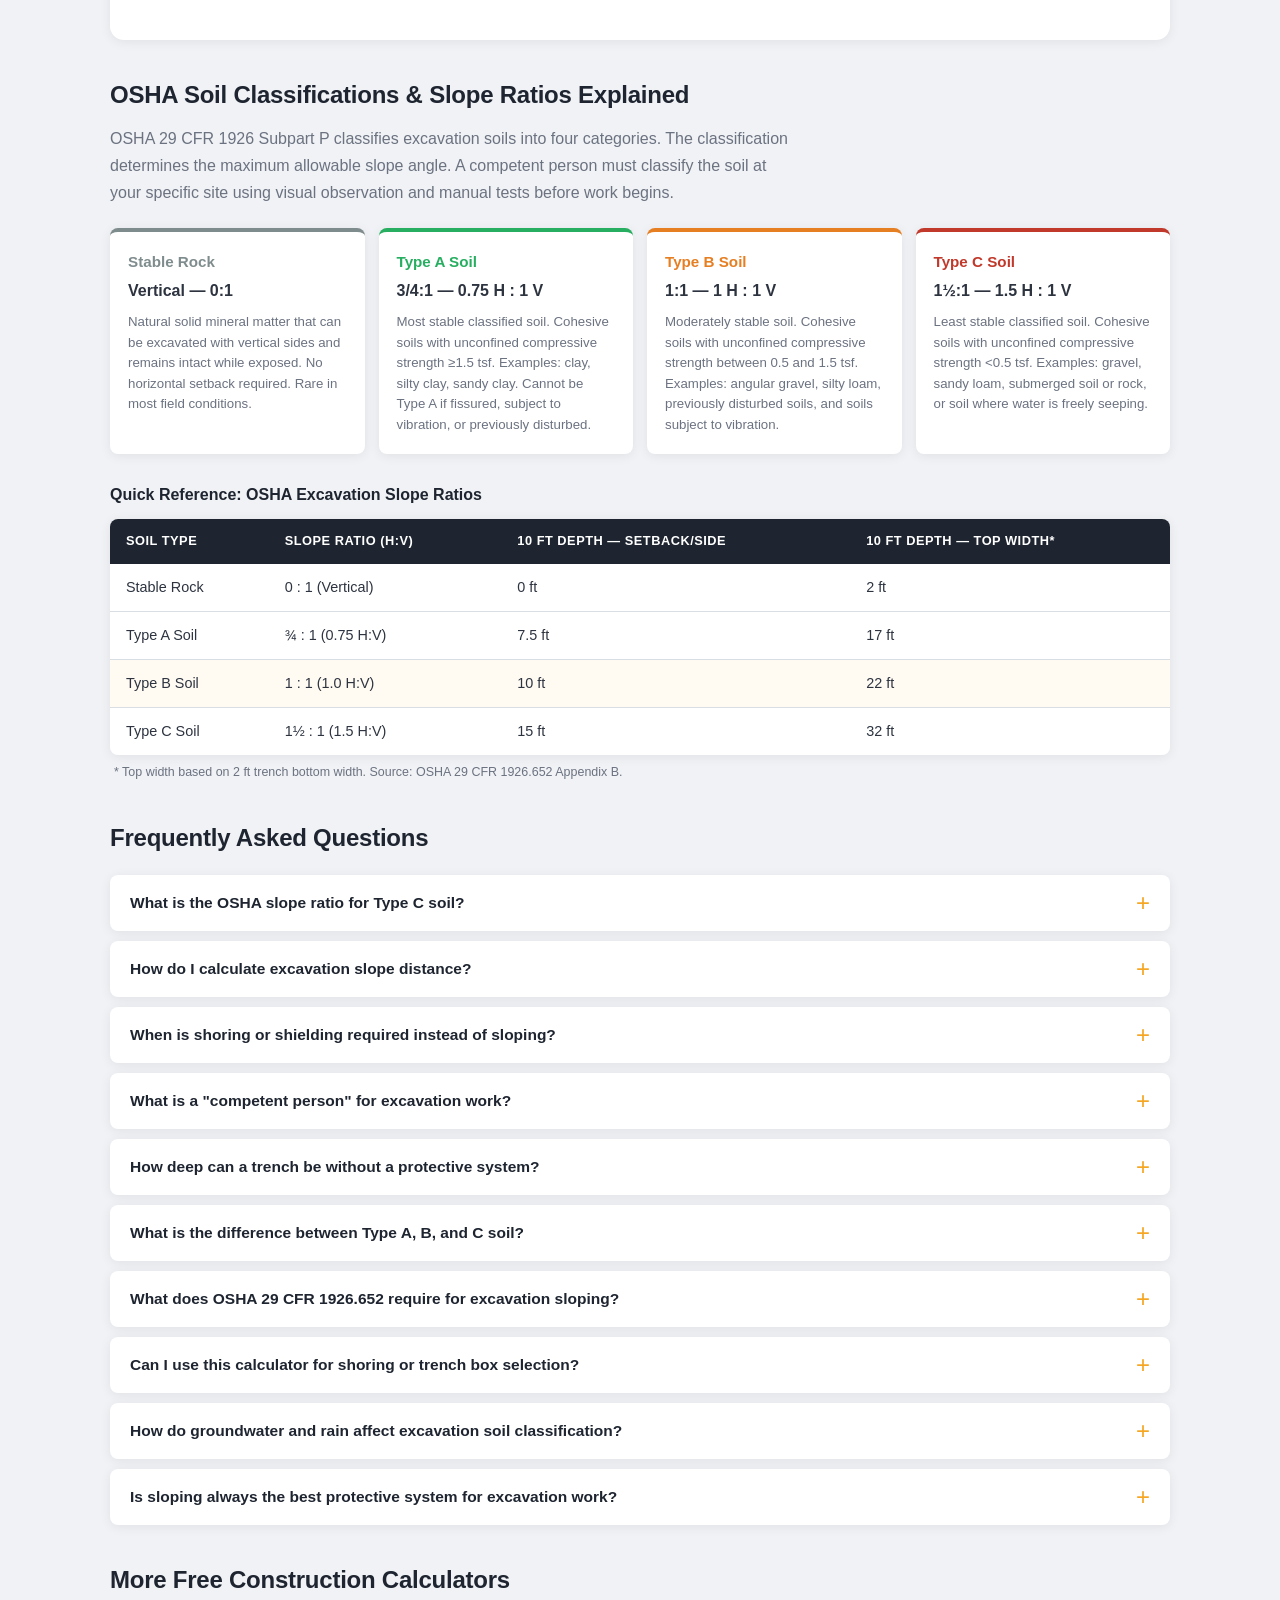
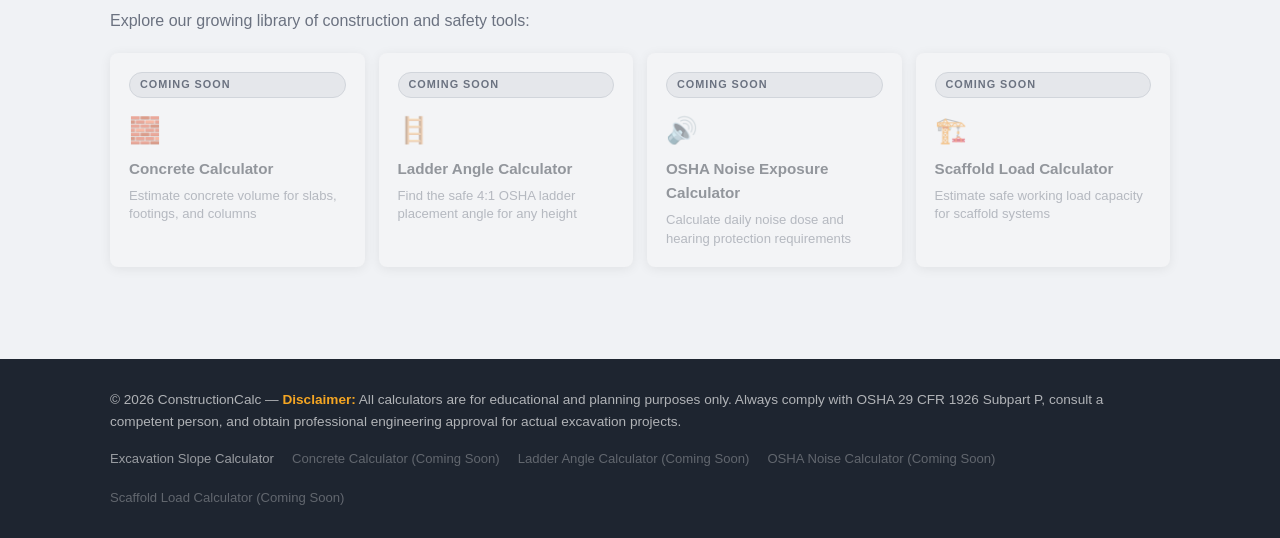
==== commit 64aa9183: "SEO overhaul: schemas, content, robots, sitemap Schemas: - Expand FAQPage schema to 10 questions - A" ====
--- a/index.html
+++ b/index.html
@@ -23,6 +23,11 @@
 
   <!-- ─── Canonical URL (update to your real domain) ─── -->
   <link rel="canonical" href="https://yoursite.com/" />
+
+  <!-- ─── Crawling & Indexing ─── -->
+  <meta name="robots" content="index, follow" />
+  <meta name="author" content="ConstructionCalc" />
+  <meta name="theme-color" content="#1E2530" />
 
   <!-- ─── Schema Markup: WebApplication ─── -->
   <script type="application/ld+json">
@@ -37,7 +42,7 @@
   }
   </script>
 
-  <!-- ─── Schema Markup: FAQ Page ─── -->
+  <!-- ─── Schema Markup: FAQ Page (10 questions for rich results) ─── -->
   <script type="application/ld+json">
   {
     "@context": "https://schema.org",
@@ -51,7 +56,7 @@
       {
         "@type": "Question",
         "name": "How do I calculate excavation slope distance?",
-        "acceptedAnswer": { "@type": "Answer", "text": "Horizontal Setback = Depth × Slope Ratio. Total Top Width = Bottom Width + (2 × Horizontal Setback)." }
+        "acceptedAnswer": { "@type": "Answer", "text": "Horizontal Setback = Depth × Slope Ratio. Total Top Width = Bottom Width + (2 × Horizontal Setback). For example, a 10-foot trench in Type B soil (1:1) needs 10 ft of setback per side, giving a 22-foot top width for a 2-foot-wide bottom." }
       },
       {
         "@type": "Question",
@@ -72,7 +77,82 @@
         "@type": "Question",
         "name": "What is the difference between Type A, B, and C soil?",
         "acceptedAnswer": { "@type": "Answer", "text": "Type A is the most stable (3/4:1 slope), Type B is moderately stable (1:1 slope), and Type C is the least stable (1.5:1 slope). A competent person must classify soil using visual and manual tests." }
+      },
+      {
+        "@type": "Question",
+        "name": "What does OSHA 29 CFR 1926.652 require for excavation sloping?",
+        "acceptedAnswer": { "@type": "Answer", "text": "OSHA 29 CFR 1926.652 requires that all excavations 5 feet or deeper have an adequate protective system. Appendix B sets maximum slopes: 0.75:1 for Type A, 1:1 for Type B, and 1.5:1 for Type C soil. Simple sloping is one of three accepted methods alongside shoring and shielding." }
+      },
+      {
+        "@type": "Question",
+        "name": "Can I use this calculator for shoring or trench box selection?",
+        "acceptedAnswer": { "@type": "Answer", "text": "No. This calculator only estimates open-cut slope dimensions. Shoring and trench box design require separate calculations based on soil pressure, surcharge loads, and manufacturer data. For depths over 20 feet, a licensed professional engineer must design the protective system." }
+      },
+      {
+        "@type": "Question",
+        "name": "How do groundwater and rain affect soil classification?",
+        "acceptedAnswer": { "@type": "Answer", "text": "Significantly. Soil that is submerged, subject to water seepage, or exposed to rain must be classified as Type C regardless of prior classification. A competent person must re-inspect after every rainstorm and whenever site conditions change." }
+      },
+      {
+        "@type": "Question",
+        "name": "Is sloping always the safest option for excavation work?",
+        "acceptedAnswer": { "@type": "Answer", "text": "Not always. Sloping is cost-effective when space allows, but in tight areas or deep Type C soil, shoring or shielding may be safer. All three methods are valid under OSHA 1926.652 when properly designed. The competent person decides which system fits each situation." }
       }
+    ]
+  }
+  </script>
+
+  <!-- ─── Schema Markup: HowTo (shows step-by-step rich results in Google) ─── -->
+  <script type="application/ld+json">
+  {
+    "@context": "https://schema.org",
+    "@type": "HowTo",
+    "name": "How to Calculate Excavation Slope Distance",
+    "description": "Calculate the safe horizontal setback for any trench or excavation using OSHA soil classification and slope ratios.",
+    "totalTime": "PT2M",
+    "step": [
+      {
+        "@type": "HowToStep",
+        "position": 1,
+        "name": "Measure the excavation depth",
+        "text": "Determine the total planned depth of your trench or excavation in feet. This is the vertical distance from the ground surface to the bottom of the cut."
+      },
+      {
+        "@type": "HowToStep",
+        "position": 2,
+        "name": "Classify the soil type",
+        "text": "Have a competent person classify the soil as Stable Rock, Type A, Type B, or Type C per OSHA 29 CFR 1926.652 Appendix A. When in doubt, always use Type C."
+      },
+      {
+        "@type": "HowToStep",
+        "position": 3,
+        "name": "Enter the trench bottom width",
+        "text": "Input the width of the trench at its lowest point. For most utility trenches, the default of 2 feet applies."
+      },
+      {
+        "@type": "HowToStep",
+        "position": 4,
+        "name": "Read the horizontal setback result",
+        "text": "The calculator multiplies depth by the OSHA slope ratio for your soil type (Type A: 0.75, Type B: 1.0, Type C: 1.5) to give you the required setback per side and total top width."
+      },
+      {
+        "@type": "HowToStep",
+        "position": 5,
+        "name": "Verify with your competent person",
+        "text": "Share results with your on-site competent person. Verify that groundwater, surcharge loads, and nearby vibration sources do not require additional protective measures beyond simple sloping."
+      }
+    ]
+  }
+  </script>
+
+  <!-- ─── Schema Markup: BreadcrumbList ─── -->
+  <script type="application/ld+json">
+  {
+    "@context": "https://schema.org",
+    "@type": "BreadcrumbList",
+    "itemListElement": [
+      { "@type": "ListItem", "position": 1, "name": "ConstructionCalc", "item": "https://yoursite.com/" },
+      { "@type": "ListItem", "position": 2, "name": "Excavation Slope Calculator", "item": "https://yoursite.com/" }
     ]
   }
   </script>
@@ -111,11 +191,13 @@
       <!-- H1 targets primary keyword -->
       <h1>Excavation Slope Calculator</h1>
       <p class="hero-subtitle">
-        Use this free <strong>OSHA excavation slope calculator</strong> to estimate safe horizontal setback
-        distances for any trench or excavation. Enter your depth and soil type to get instant results for
-        <strong>Type A, B, and C soil</strong> or stable rock — referenced from OSHA 29 CFR 1926 Subpart P.
-        Whether you need a <strong>trench slope calculator</strong> on the job site or a quick planning
-        estimate, this tool gives you the numbers you need in seconds.
+        Use this free <strong>OSHA excavation slope calculator</strong> to instantly estimate safe horizontal
+        setback distances for any trench or excavation. Select your soil classification —
+        <strong>Type A, Type B, Type C</strong>, or Stable Rock — and get the required slope ratio,
+        setback per side, and top opening width in seconds. Referenced from
+        <strong>OSHA 29 CFR 1926 Subpart P</strong>. Whether you're a contractor, foreman, or safety
+        professional using this <strong>trench slope calculator</strong> on the job site or for bid planning,
+        you'll have your numbers before your coffee gets cold.
       </p>
       <div class="hero-badges">
         <span class="badge">Free &amp; Instant</span>
@@ -304,6 +386,34 @@
     </aside>
 
     <!-- ================================================================
+         HOW TO USE SECTION
+    ================================================================ -->
+    <section class="how-to-section" id="how-to-use" aria-labelledby="howto-heading">
+      <h2 id="howto-heading">How to Use the Excavation Slope Calculator</h2>
+      <p>Get your safe trench slope estimate in under two minutes:</p>
+      <ol class="how-to-steps">
+        <li>
+          <strong>Enter excavation depth</strong> — type the total planned depth of your trench in feet. Use the Feet / Meters toggle if you prefer metric.
+        </li>
+        <li>
+          <strong>Select soil type</strong> — choose the OSHA classification your competent person identified on site: Stable Rock, Type A, Type B, or Type C. If you're unsure, always default to <strong>Type C</strong> — it's the most conservative.
+        </li>
+        <li>
+          <strong>Set the trench bottom width</strong> — enter the width at the bottom of the cut. Most utility trenches default to 2 feet; adjust for wider excavations like manholes or footings.
+        </li>
+        <li>
+          <strong>Add trench length (optional)</strong> — enter a length to get the estimated excavation footprint area, useful for spoil pile planning and permit applications.
+        </li>
+        <li>
+          <strong>Review your results</strong> — the calculator shows the OSHA slope ratio, horizontal setback per side, total top opening width, and a plain-English safety note. Use Print or Copy to save them.
+        </li>
+      </ol>
+      <p class="how-to-note">
+        Always review results with your on-site competent person. Field conditions — groundwater, nearby structures, equipment vibration, and weather — can require a more conservative protective system than simple sloping alone.
+      </p>
+    </section>
+
+    <!-- ================================================================
          SOIL TYPE EXPLANATION SECTION
     ================================================================ -->
     <section class="info-section" id="soil-types" aria-labelledby="soil-heading">
@@ -352,6 +462,50 @@
             Examples: gravel, sandy loam, submerged soil or rock, or soil where water is freely seeping.
           </p>
         </div>
+      </div>
+
+      <!-- Slope ratio quick-reference table -->
+      <div class="slope-table-wrapper">
+        <h3>Quick Reference: OSHA Excavation Slope Ratios</h3>
+        <div class="table-scroll">
+          <table class="slope-table">
+            <thead>
+              <tr>
+                <th>Soil Type</th>
+                <th>Slope Ratio (H:V)</th>
+                <th>10 ft Depth — Setback/Side</th>
+                <th>10 ft Depth — Top Width*</th>
+              </tr>
+            </thead>
+            <tbody>
+              <tr>
+                <td>Stable Rock</td>
+                <td>0 : 1 (Vertical)</td>
+                <td>0 ft</td>
+                <td>2 ft</td>
+              </tr>
+              <tr>
+                <td>Type A Soil</td>
+                <td>¾ : 1 (0.75 H:V)</td>
+                <td>7.5 ft</td>
+                <td>17 ft</td>
+              </tr>
+              <tr class="table-row--highlight">
+                <td>Type B Soil</td>
+                <td>1 : 1 (1.0 H:V)</td>
+                <td>10 ft</td>
+                <td>22 ft</td>
+              </tr>
+              <tr>
+                <td>Type C Soil</td>
+                <td>1½ : 1 (1.5 H:V)</td>
+                <td>15 ft</td>
+                <td>32 ft</td>
+              </tr>
+            </tbody>
+          </table>
+        </div>
+        <p class="table-note">* Top width based on 2 ft trench bottom width. Source: OSHA 29 CFR 1926.652 Appendix B.</p>
       </div>
     </section>
 
@@ -469,6 +623,72 @@
             1:1 slope. <strong>Type C</strong> soils (sand, gravel, saturated soil) are the least stable
             and require a 1.5:1 slope. Soil can be downgraded but never upgraded. Disturbed or fissured soil
             is always classified as Type C at minimum.
+          </p>
+        </div>
+      </div>
+
+      <div class="faq-item">
+        <button class="faq-question" aria-expanded="false" aria-controls="faq-answer-7">
+          What does OSHA 29 CFR 1926.652 require for excavation sloping?
+          <span class="faq-icon" aria-hidden="true">+</span>
+        </button>
+        <div class="faq-answer" id="faq-answer-7" role="region">
+          <p>
+            <strong>OSHA 29 CFR 1926.652</strong> requires that all excavations 5 feet or deeper have an
+            adequate protective system — unless the excavation is entirely in stable rock. Appendix B of
+            the standard establishes maximum allowable slopes: <strong>0.75:1 for Type A</strong>,
+            <strong>1:1 for Type B</strong>, and <strong>1.5:1 for Type C</strong> soil. Simple sloping
+            (what this calculator estimates) is one of three accepted protective methods alongside shoring
+            and shielding. The employer must ensure a competent person inspects the site daily.
+          </p>
+        </div>
+      </div>
+
+      <div class="faq-item">
+        <button class="faq-question" aria-expanded="false" aria-controls="faq-answer-8">
+          Can I use this calculator for shoring or trench box selection?
+          <span class="faq-icon" aria-hidden="true">+</span>
+        </button>
+        <div class="faq-answer" id="faq-answer-8" role="region">
+          <p>
+            No — this <strong>trench slope calculator</strong> only estimates open-cut (sloped) excavation
+            dimensions. Shoring and trench box (shielding) design require separate analysis based on lateral
+            soil pressure, surcharge loads, and manufacturer specifications. If sloping is not practical due
+            to space or soil conditions, consult your competent person. For excavations deeper than 20 feet,
+            a licensed professional engineer must design the protective system.
+          </p>
+        </div>
+      </div>
+
+      <div class="faq-item">
+        <button class="faq-question" aria-expanded="false" aria-controls="faq-answer-9">
+          How do groundwater and rain affect excavation soil classification?
+          <span class="faq-icon" aria-hidden="true">+</span>
+        </button>
+        <div class="faq-answer" id="faq-answer-9" role="region">
+          <p>
+            Significantly. Any soil that is submerged, subject to water seepage, or has been exposed to
+            rainfall must be classified as <strong>Type C</strong> — regardless of what it may have been
+            before. A competent person must re-inspect the excavation after every rain event, at the start
+            of each shift, and whenever water conditions change. Never assume a prior soil classification
+            still applies. When in doubt, always assume Type C and use a 1.5:1 slope or switch to shoring.
+          </p>
+        </div>
+      </div>
+
+      <div class="faq-item">
+        <button class="faq-question" aria-expanded="false" aria-controls="faq-answer-10">
+          Is sloping always the best protective system for excavation work?
+          <span class="faq-icon" aria-hidden="true">+</span>
+        </button>
+        <div class="faq-answer" id="faq-answer-10" role="region">
+          <p>
+            Not always. Sloping works well when space permits and soil is stable, but it's not always
+            practical. In tight urban rights-of-way, near existing foundations, or in deep Type C excavations,
+            shoring or shielding may be safer and more cost-effective. All three protective methods are
+            equally valid under <strong>OSHA 1926.652</strong> when properly designed and implemented.
+            The on-site competent person — not this calculator — determines which system is appropriate
+            for your specific project conditions.
           </p>
         </div>
       </div>
--- a/styles.css
+++ b/styles.css
@@ -597,6 +597,148 @@
 .soil-card--c h3 { color: var(--color-type-c); }
 
 /* ================================================================
+   HOW TO USE SECTION
+================================================================ */
+.how-to-section {
+  background: var(--color-white);
+  border-radius: var(--radius-lg);
+  padding: 28px 32px;
+  box-shadow: var(--shadow);
+  margin-bottom: 36px;
+}
+
+.how-to-section h2 {
+  font-size: 1.5rem;
+  font-weight: 800;
+  color: var(--color-dark);
+  margin-bottom: 10px;
+  letter-spacing: -0.01em;
+}
+
+.how-to-section > p {
+  color: var(--color-text-light);
+  margin-bottom: 18px;
+}
+
+.how-to-steps {
+  list-style: none;
+  counter-reset: step-counter;
+  display: flex;
+  flex-direction: column;
+  gap: 14px;
+  margin-bottom: 18px;
+}
+
+.how-to-steps li {
+  counter-increment: step-counter;
+  display: flex;
+  gap: 14px;
+  align-items: flex-start;
+  font-size: 0.925rem;
+  line-height: 1.6;
+  color: var(--color-text);
+}
+
+.how-to-steps li::before {
+  content: counter(step-counter);
+  display: flex;
+  align-items: center;
+  justify-content: center;
+  min-width: 28px;
+  height: 28px;
+  background: var(--color-primary);
+  color: var(--color-white);
+  font-size: 0.8rem;
+  font-weight: 800;
+  border-radius: 50%;
+  flex-shrink: 0;
+  margin-top: 1px;
+}
+
+.how-to-steps li strong {
+  color: var(--color-dark);
+}
+
+.how-to-note {
+  font-size: 0.875rem;
+  color: #5A4500;
+  background: #FFFBEA;
+  border-left: 4px solid #F0C040;
+  border-radius: var(--radius);
+  padding: 12px 16px;
+  line-height: 1.6;
+}
+
+/* ================================================================
+   SLOPE REFERENCE TABLE
+================================================================ */
+.slope-table-wrapper {
+  margin-top: 28px;
+}
+
+.slope-table-wrapper h3 {
+  font-size: 1rem;
+  font-weight: 700;
+  color: var(--color-dark);
+  margin-bottom: 12px;
+}
+
+.table-scroll {
+  overflow-x: auto;
+  -webkit-overflow-scrolling: touch;
+  border-radius: var(--radius);
+  box-shadow: var(--shadow);
+}
+
+.slope-table {
+  width: 100%;
+  border-collapse: collapse;
+  background: var(--color-white);
+  font-size: 0.9rem;
+  min-width: 520px;
+}
+
+.slope-table thead {
+  background: var(--color-dark);
+  color: var(--color-white);
+}
+
+.slope-table th {
+  padding: 12px 16px;
+  text-align: left;
+  font-size: 0.8rem;
+  font-weight: 700;
+  letter-spacing: 0.04em;
+  text-transform: uppercase;
+  white-space: nowrap;
+}
+
+.slope-table td {
+  padding: 12px 16px;
+  border-bottom: 1px solid var(--color-border);
+  color: var(--color-text);
+}
+
+.slope-table tbody tr:last-child td {
+  border-bottom: none;
+}
+
+.slope-table tbody tr:hover {
+  background: var(--color-bg);
+}
+
+.table-row--highlight td {
+  background: rgba(245, 166, 35, 0.06);
+}
+
+.table-note {
+  font-size: 0.78rem;
+  color: var(--color-text-light);
+  margin-top: 8px;
+  padding-left: 4px;
+}
+
+/* ================================================================
    FAQ SECTION
 ================================================================ */
 .faq-section {
@@ -986,8 +1128,13 @@
 
   .info-section h2,
   .faq-section h2,
-  .related-calculators h2 {
+  .related-calculators h2,
+  .how-to-section h2 {
     font-size: 1.3rem;
+  }
+
+  .how-to-section {
+    padding: 20px 18px;
   }
 }
 
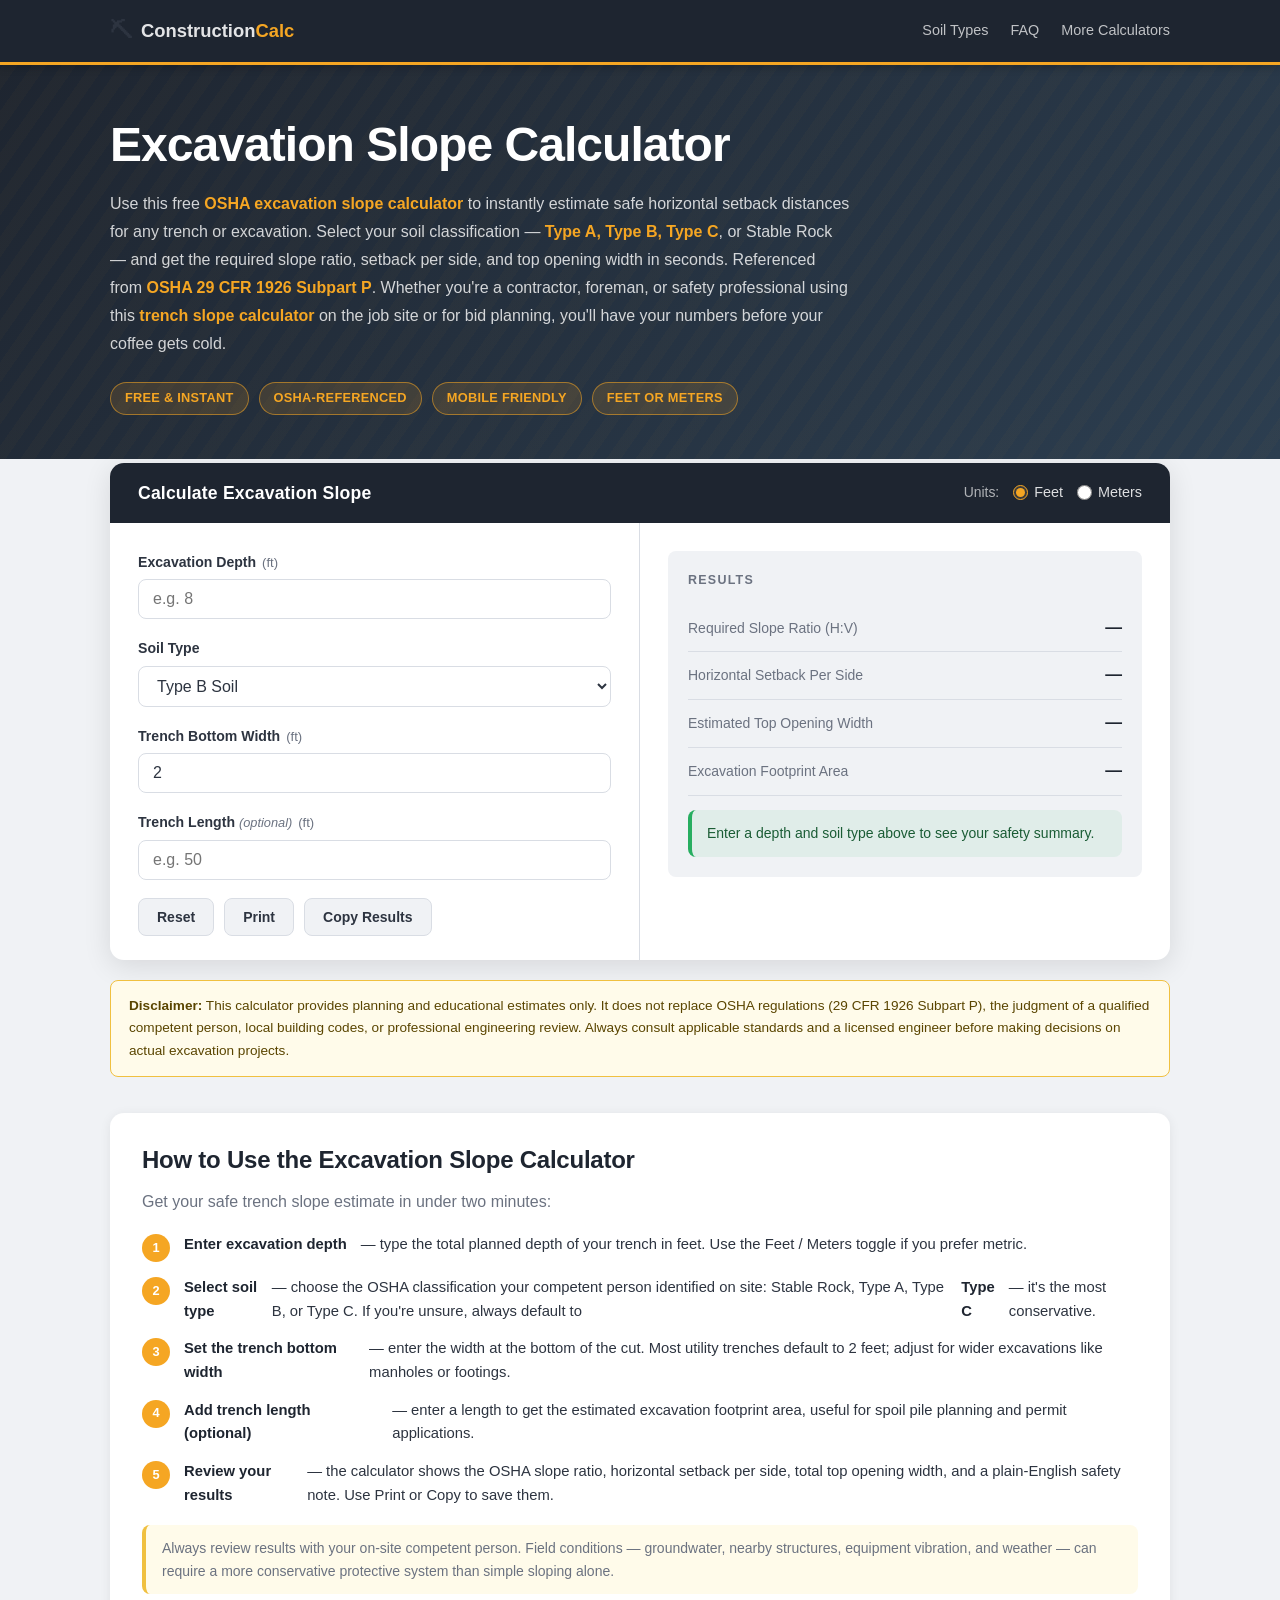
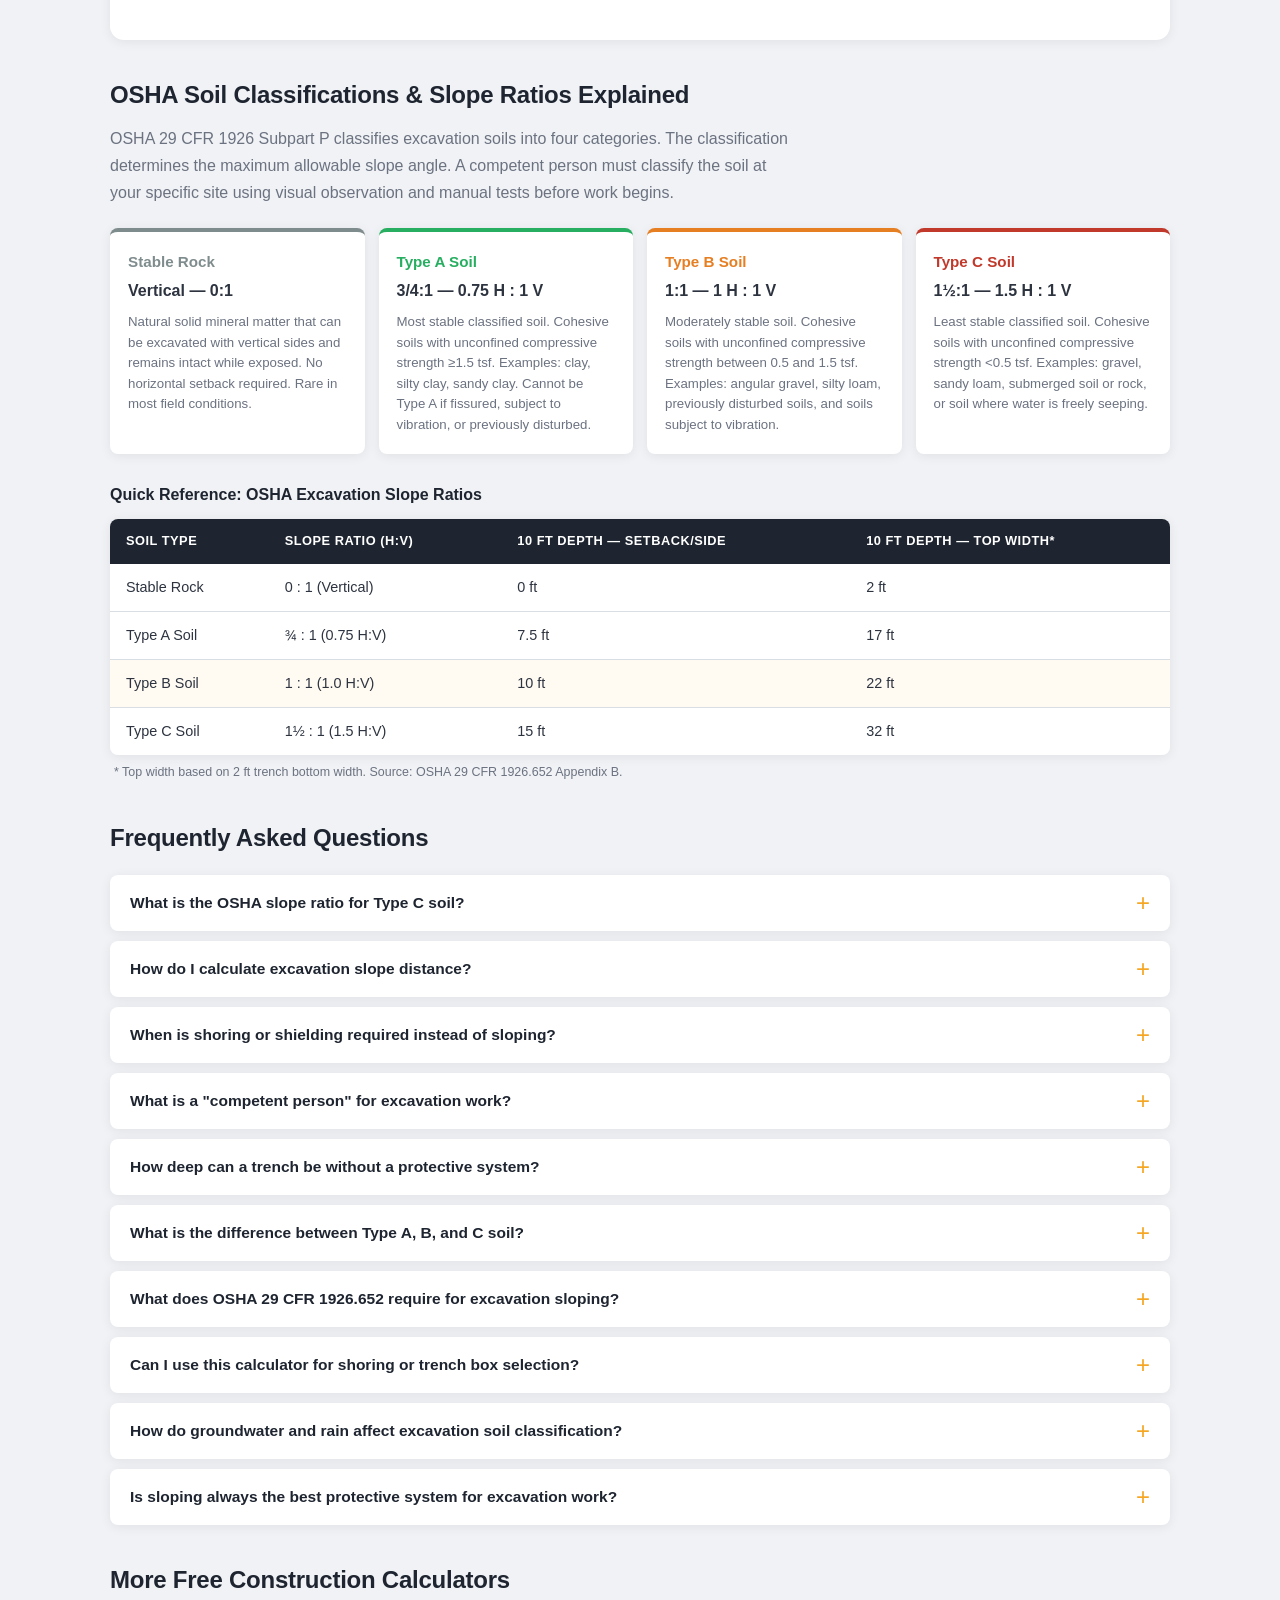
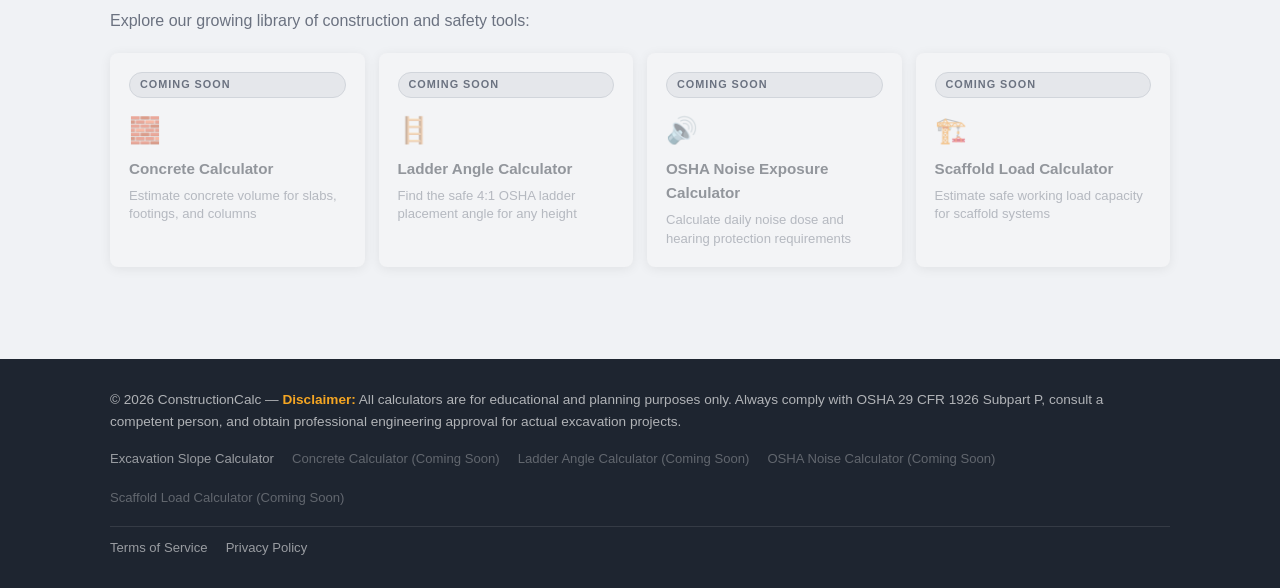
==== commit f7feb828: "Add Terms of Service and Privacy Policy pages - terms.html: full ToS covering no-professional-advice" ====
--- a/index.html
+++ b/index.html
@@ -753,6 +753,10 @@
         <span class="footer-link-disabled">OSHA Noise Calculator (Coming Soon)</span>
         <span class="footer-link-disabled">Scaffold Load Calculator (Coming Soon)</span>
       </nav>
+      <nav class="footer-links footer-links--legal" aria-label="Legal">
+        <a href="/terms.html">Terms of Service</a>
+        <a href="/privacy.html">Privacy Policy</a>
+      </nav>
     </div>
   </footer>
 
--- a/styles.css
+++ b/styles.css
@@ -974,6 +974,194 @@
 }
 
 /* ================================================================
+   LEGAL PAGES (terms.html / privacy.html)
+================================================================ */
+
+/* Mini hero for legal pages */
+.legal-hero {
+  background: linear-gradient(135deg, var(--color-dark) 0%, var(--color-dark-2) 100%);
+  padding: 36px 0 30px;
+  border-bottom: 3px solid var(--color-primary);
+}
+
+.legal-hero h1 {
+  font-size: clamp(1.6rem, 4vw, 2.4rem);
+  font-weight: 800;
+  color: var(--color-white);
+  margin-bottom: 8px;
+  letter-spacing: -0.02em;
+}
+
+.legal-hero-sub {
+  color: rgba(255, 255, 255, 0.72);
+  font-size: 0.95rem;
+  max-width: 600px;
+}
+
+/* Outer wrapper */
+.legal-content {
+  padding-top: 36px;
+  padding-bottom: 60px;
+  max-width: 820px;
+}
+
+/* Effective date chip */
+.legal-last-updated {
+  font-size: 0.82rem;
+  color: var(--color-text-light);
+  background: var(--color-white);
+  border: 1px solid var(--color-border);
+  border-radius: var(--radius);
+  padding: 10px 16px;
+  margin-bottom: 20px;
+  display: inline-block;
+}
+
+/* Top alert / important notice box */
+.legal-alert {
+  background: #FDF2F0;
+  border-left: 4px solid var(--color-warning-red);
+  border-radius: var(--radius);
+  padding: 14px 18px;
+  font-size: 0.9rem;
+  color: #6B1A1A;
+  line-height: 1.65;
+  margin-bottom: 32px;
+}
+
+.legal-alert strong {
+  color: var(--color-warning-red);
+}
+
+/* Plain-English summary box (privacy page) */
+.legal-summary-box {
+  background: var(--color-success-bg);
+  border-left: 4px solid var(--color-success);
+  border-radius: var(--radius);
+  padding: 18px 20px;
+  margin-bottom: 32px;
+}
+
+.legal-summary-box h2 {
+  font-size: 1rem;
+  font-weight: 700;
+  color: #1A5C35;
+  margin-bottom: 10px;
+}
+
+.legal-summary-box ul {
+  list-style: none;
+  padding: 0;
+  display: flex;
+  flex-direction: column;
+  gap: 8px;
+}
+
+.legal-summary-box li {
+  font-size: 0.9rem;
+  color: #1A5C35;
+  padding-left: 20px;
+  position: relative;
+  line-height: 1.5;
+}
+
+.legal-summary-box li::before {
+  content: '✓';
+  position: absolute;
+  left: 0;
+  font-weight: 700;
+  color: var(--color-success);
+}
+
+/* Individual sections */
+.legal-section {
+  margin-bottom: 36px;
+  padding-bottom: 32px;
+  border-bottom: 1px solid var(--color-border);
+}
+
+.legal-section:last-child {
+  border-bottom: none;
+}
+
+.legal-section h2 {
+  font-size: 1.15rem;
+  font-weight: 800;
+  color: var(--color-dark);
+  margin-bottom: 12px;
+  padding-bottom: 8px;
+  border-bottom: 2px solid var(--color-primary);
+  display: inline-block;
+}
+
+.legal-section h3 {
+  font-size: 1rem;
+  font-weight: 700;
+  color: var(--color-dark);
+  margin: 18px 0 8px;
+}
+
+.legal-section p {
+  font-size: 0.925rem;
+  color: var(--color-text);
+  line-height: 1.75;
+  margin-bottom: 12px;
+}
+
+.legal-section p:last-child {
+  margin-bottom: 0;
+}
+
+.legal-section ul,
+.legal-section ol {
+  padding-left: 20px;
+  margin: 10px 0 14px;
+  display: flex;
+  flex-direction: column;
+  gap: 7px;
+}
+
+.legal-section li {
+  font-size: 0.9rem;
+  color: var(--color-text);
+  line-height: 1.65;
+}
+
+.legal-section a {
+  color: var(--color-primary-dark);
+  text-decoration: underline;
+  text-underline-offset: 2px;
+}
+
+.legal-section a:hover {
+  color: var(--color-primary);
+}
+
+/* Contact box */
+.legal-contact-box {
+  background: var(--color-bg);
+  border: 1.5px solid var(--color-border);
+  border-radius: var(--radius);
+  padding: 16px 20px;
+  margin-top: 14px;
+  display: flex;
+  flex-direction: column;
+  gap: 6px;
+}
+
+.legal-contact-box p {
+  margin: 0 !important;
+  font-size: 0.9rem !important;
+}
+
+/* Legal nav row in footer */
+.footer-links--legal {
+  padding-top: 10px;
+  border-top: 1px solid rgba(255, 255, 255, 0.1);
+  margin-top: 4px;
+}
+
+/* ================================================================
    PRINT STYLES
 ================================================================ */
 @media print {
